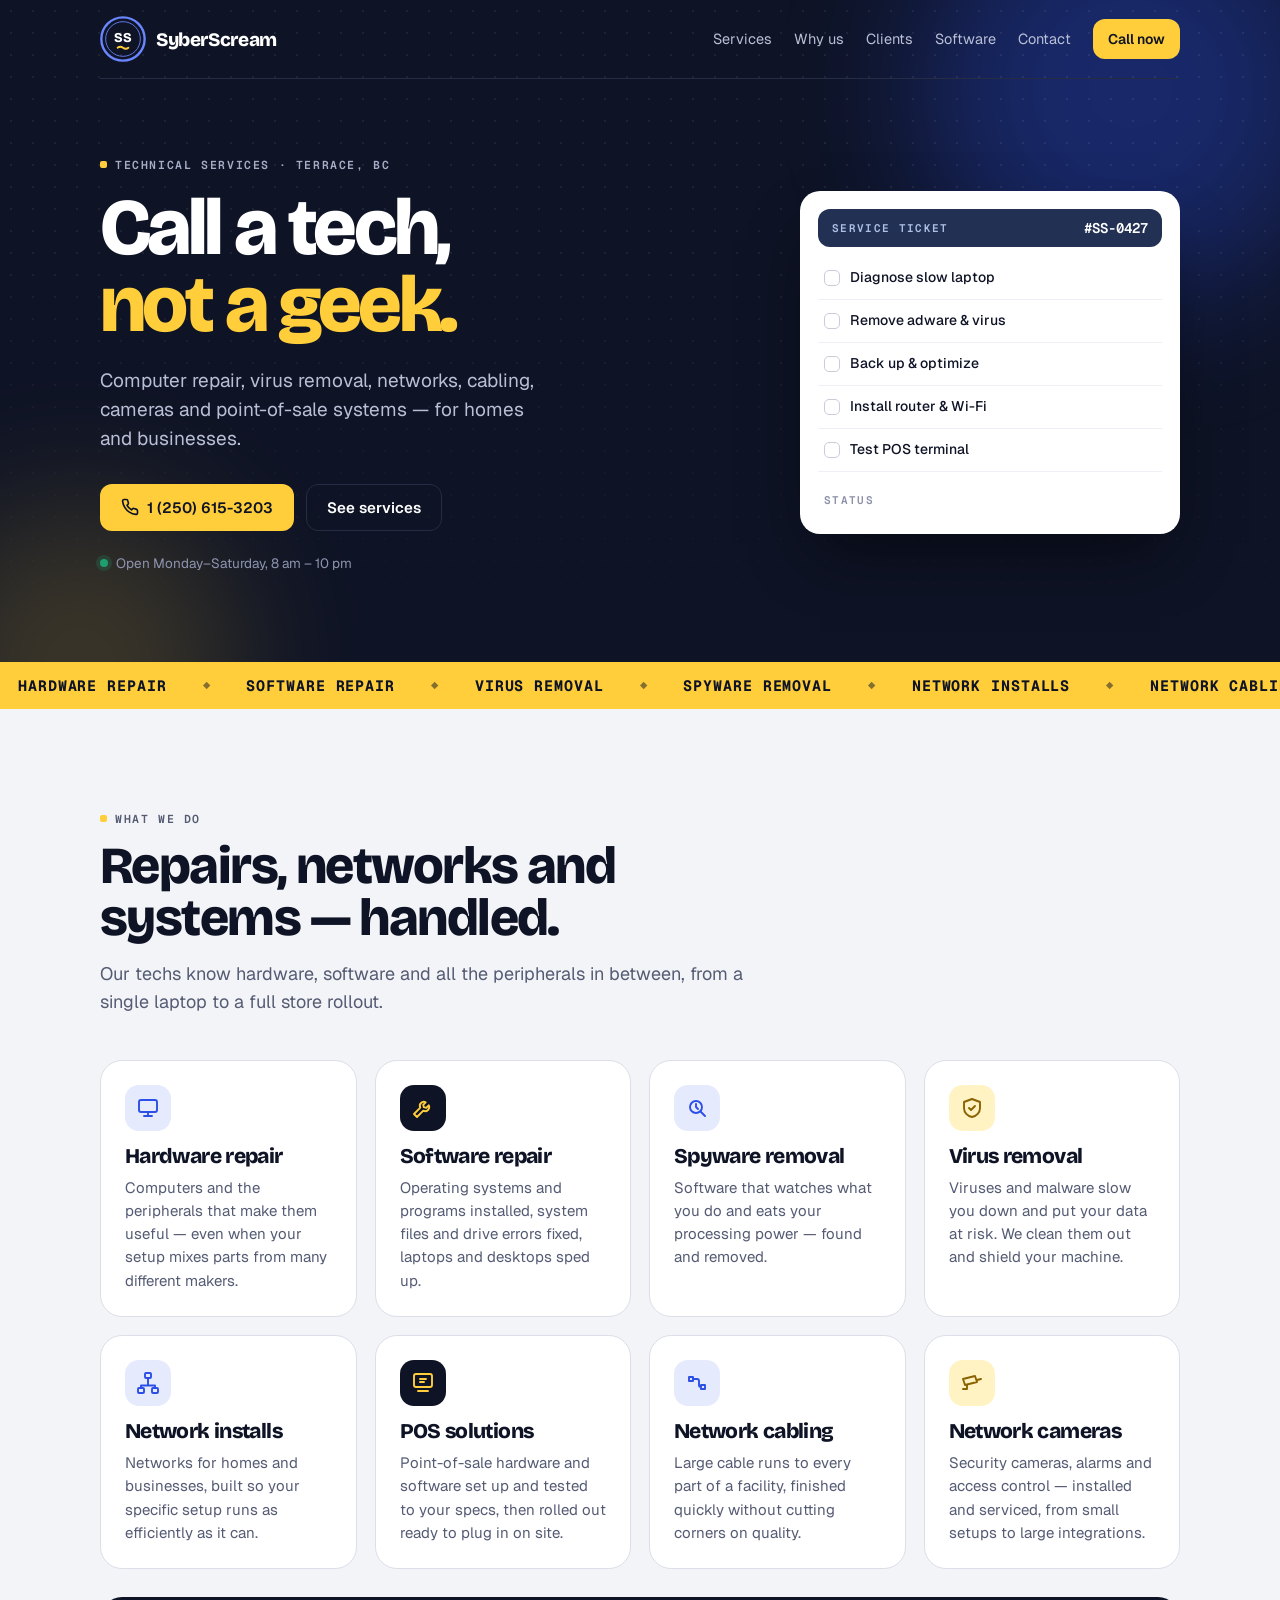
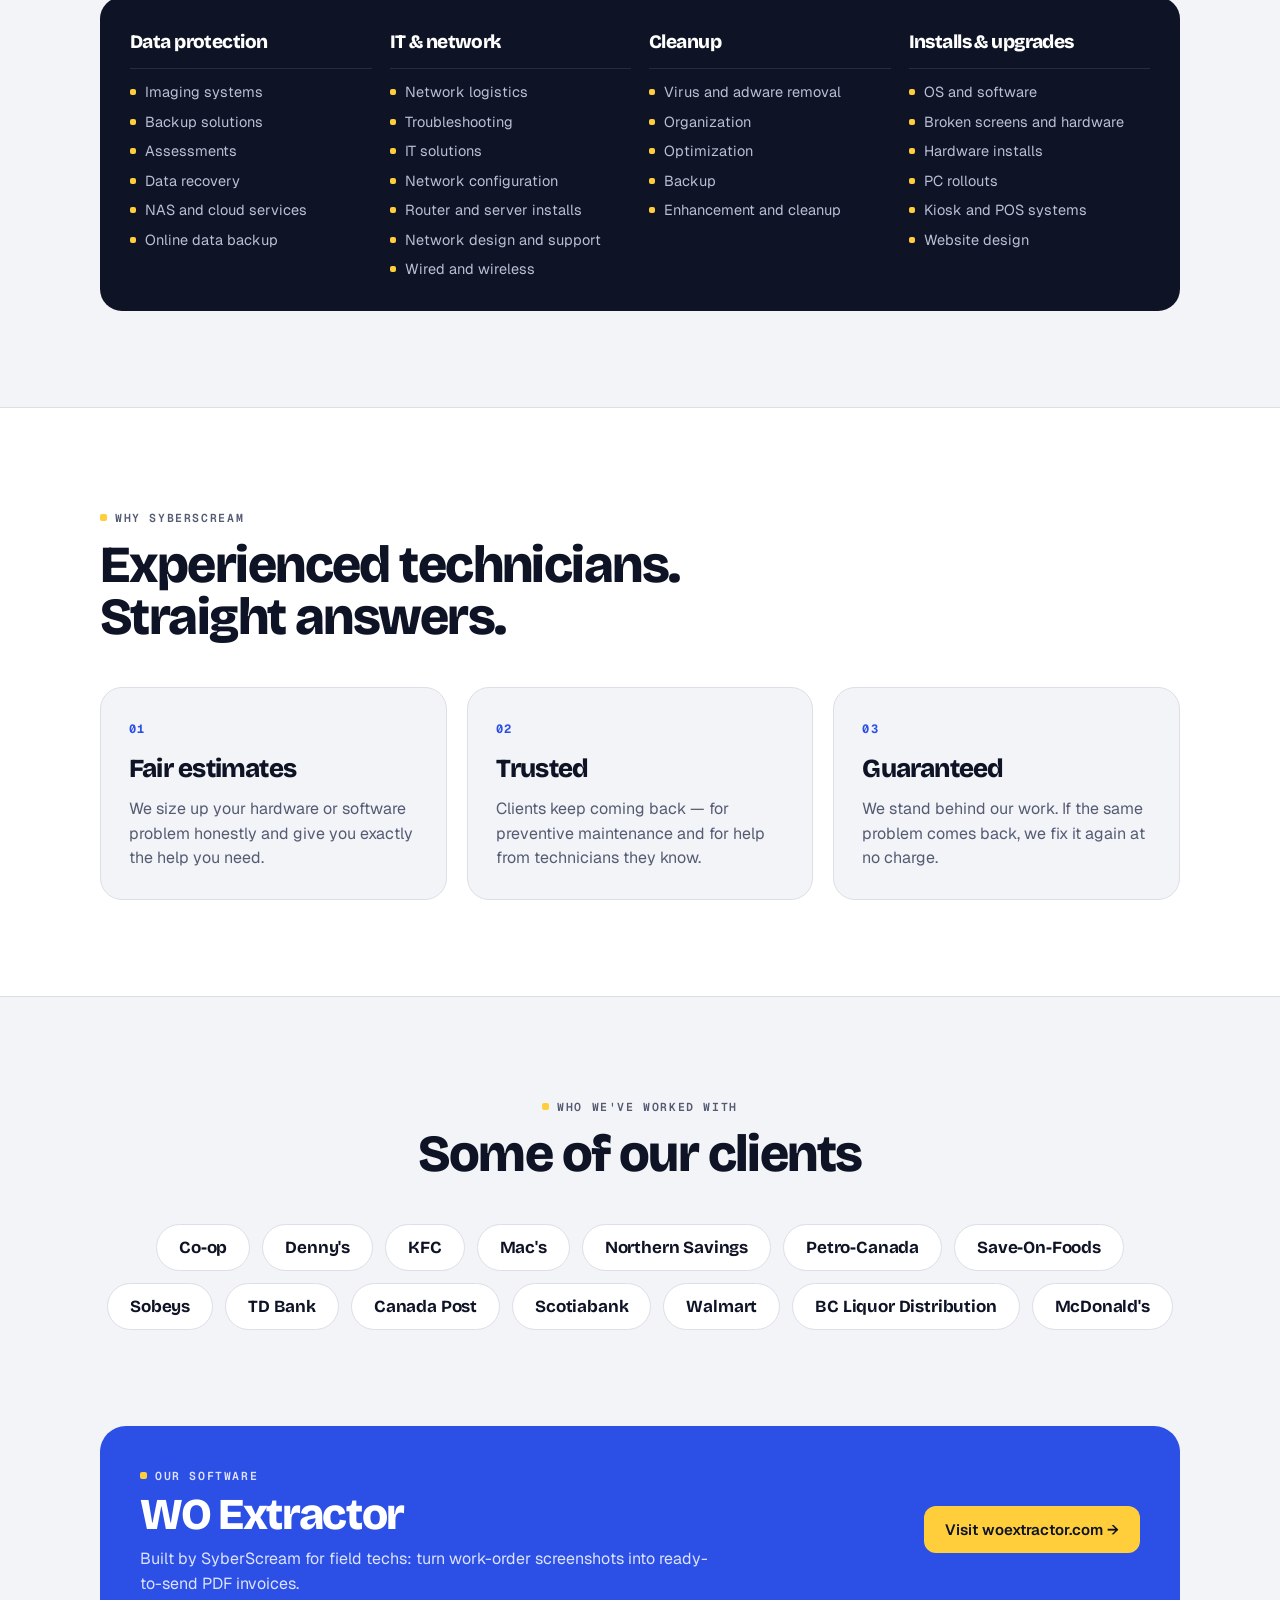
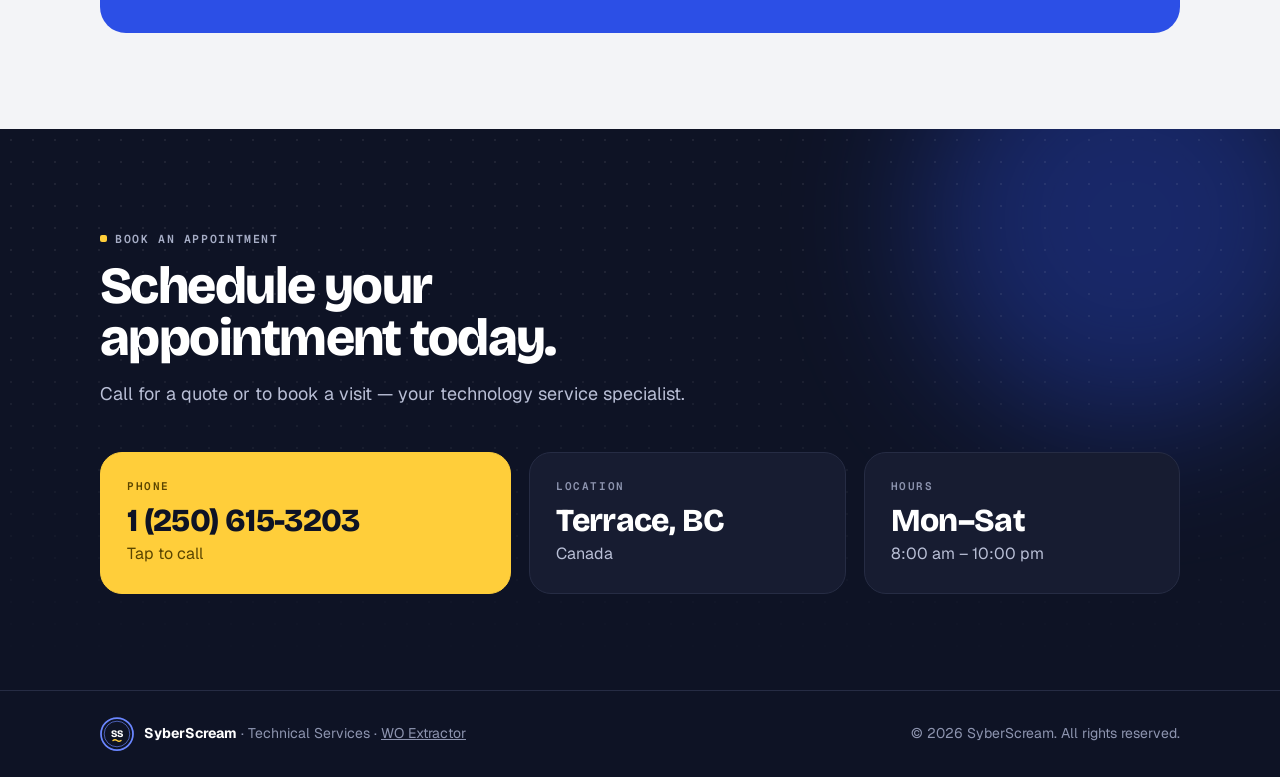
==== index.html @ a2ec5472 "Rebuild syberscream.com as a static site in the WO Extractor look Moves the site off the old WordPre" ====
<!DOCTYPE html>
<html lang="en">
<head>
<meta charset="UTF-8">
<meta name="viewport" content="width=device-width, initial-scale=1, viewport-fit=cover">
<title>SyberScream — Technical Services in Terrace, BC</title>
<meta name="description" content="SyberScream: computer repair, virus and spyware removal, networks, cabling, cameras and POS systems for homes and businesses. Based in Terrace, BC. Call 1 (250) 615-3203.">
<link rel="canonical" href="https://syberscream.com/">
<link rel="icon" href="favicon.svg" type="image/svg+xml">
<meta name="theme-color" content="#0E1325">
<meta property="og:type" content="website">
<meta property="og:title" content="SyberScream — Technical Services">
<meta property="og:description" content="Call a tech, not a geek. Hardware, software, networks and POS. Terrace, BC.">
<meta property="og:url" content="https://syberscream.com/">
<script type="application/ld+json">
{"@context":"https://schema.org","@type":"LocalBusiness","name":"SyberScream","description":"Technical services: computer repair, virus removal, networks, cabling, cameras and POS systems.","url":"https://syberscream.com/","telephone":"+1-250-615-3203","address":{"@type":"PostalAddress","addressLocality":"Terrace","addressRegion":"BC","addressCountry":"CA"},"openingHours":"Mo-Sa 08:00-22:00"}
</script>
<link rel="preconnect" href="https://fonts.googleapis.com"><link rel="preconnect" href="https://fonts.gstatic.com" crossorigin>
<link rel="stylesheet" href="https://fonts.googleapis.com/css2?family=Bricolage+Grotesque:opsz,wght@12..96,600;12..96,700;12..96,800&family=Geist:wght@400;500;600;700&family=Geist+Mono:wght@500;600&display=swap">
<link rel="stylesheet" href="css/site.css">
</head>
<body>

<div class="top">
  <div class="glow a"></div><div class="glow b"></div><div class="dots"></div>
  <div class="in">
    <nav class="bar" aria-label="Main">
      <a class="brand" href="#top" aria-label="SyberScream home">
        <svg class="mark" viewBox="0 0 136 136" width="46" height="46" aria-hidden="true"><use href="#ss-mark"/></svg>
        <b>SyberScream</b>
      </a>
      <div class="links"><a href="#services">Services</a><a href="#why">Why us</a><a href="#clients">Clients</a><a href="#software">Software</a><a href="#contact">Contact</a></div>
      <a class="btn btn-y btn-sm" href="tel:+12506153203">Call now</a>
    </nav>

    <div class="hero" id="top">
      <div class="hero-in">
        <span class="eyebrow">Technical services · Terrace, BC</span>
        <h1>Call a tech, <em>not a geek.</em></h1>
        <p class="lede">Computer repair, virus removal, networks, cabling, cameras and point-of-sale systems — for homes and businesses.</p>
        <div class="ctas">
          <a class="btn btn-y" href="tel:+12506153203">
            <svg width="18" height="18" viewBox="0 0 24 24" fill="none" stroke="currentColor" stroke-width="2.2" stroke-linecap="round" stroke-linejoin="round" aria-hidden="true"><path d="M22 16.9v3a2 2 0 0 1-2.2 2 19.8 19.8 0 0 1-8.6-3.1 19.5 19.5 0 0 1-6-6A19.8 19.8 0 0 1 2.1 4.2 2 2 0 0 1 4.1 2h3a2 2 0 0 1 2 1.7c.1.9.4 1.8.7 2.7a2 2 0 0 1-.5 2.1L8 9.8a16 16 0 0 0 6 6l1.3-1.3a2 2 0 0 1 2.1-.4c.9.3 1.8.6 2.7.7a2 2 0 0 1 1.7 2z"/></svg>
            1 (250) 615-3203
          </a>
          <a class="btn btn-o" href="#services">See services</a>
        </div>
        <small><span class="dot"></span>Open Monday–Saturday, 8 am – 10 pm</small>
      </div>

      <div class="ticket" aria-hidden="true">
        <div class="t-h"><span>Service ticket</span><b>#SS-0427</b></div>
        <div class="t-row"><i></i><span>Diagnose slow laptop</span><em>✓</em></div>
        <div class="t-row"><i></i><span>Remove adware &amp; virus</span><em>✓</em></div>
        <div class="t-row"><i></i><span>Back up &amp; optimize</span><em>✓</em></div>
        <div class="t-row"><i></i><span>Install router &amp; Wi-Fi</span><em>✓</em></div>
        <div class="t-row"><i></i><span>Test POS terminal</span><em>✓</em></div>
        <div class="t-foot"><span>Status</span><strong class="t-stamp">FIXED</strong></div>
      </div>
    </div>
  </div>
</div>

<div class="marquee" aria-hidden="true"><div class="track">
  <span>Hardware repair</span><span>Software repair</span><span>Virus removal</span><span>Spyware removal</span><span>Network installs</span><span>Network cabling</span><span>Network cameras</span><span>POS solutions</span><span>Data recovery</span><span>Backups</span>
  <span>Hardware repair</span><span>Software repair</span><span>Virus removal</span><span>Spyware removal</span><span>Network installs</span><span>Network cabling</span><span>Network cameras</span><span>POS solutions</span><span>Data recovery</span><span>Backups</span>
</div></div>

<main>
<section id="services">
  <div class="in">
    <div class="head">
      <span class="eyebrow">What we do</span>
      <h2>Repairs, networks and systems — handled.</h2>
      <p class="sub">Our techs know hardware, software and all the peripherals in between, from a single laptop to a full store rollout.</p>
    </div>
    <div class="svc">
      <article class="card rv">
        <div class="ico"><svg viewBox="0 0 24 24"><rect x="3" y="4" width="18" height="12" rx="2"/><path d="M8 20h8M12 16v4"/></svg></div>
        <h3>Hardware repair</h3>
        <p>Computers and the peripherals that make them useful — even when your setup mixes parts from many different makers.</p>
      </article>
      <article class="card rv">
        <div class="ico"><svg viewBox="0 0 24 24"><path d="M14.7 6.3a4 4 0 0 0-5.4 5.4L3 18l3 3 6.3-6.3a4 4 0 0 0 5.4-5.4l-2.5 2.5-2.4-.6-.6-2.4z"/></svg></div>
        <h3>Software repair</h3>
        <p>Operating systems and programs installed, system files and drive errors fixed, laptops and desktops sped up.</p>
      </article>
      <article class="card rv">
        <div class="ico"><svg viewBox="0 0 24 24"><circle cx="11" cy="11" r="6"/><path d="M20 20l-4.5-4.5M11 8v3l2 2"/></svg></div>
        <h3>Spyware removal</h3>
        <p>Software that watches what you do and eats your processing power — found and removed.</p>
      </article>
      <article class="card rv">
        <div class="ico"><svg viewBox="0 0 24 24"><path d="M12 3l8 3v6c0 4.5-3.4 8.3-8 9-4.6-.7-8-4.5-8-9V6z"/><path d="M9 12l2 2 4-4"/></svg></div>
        <h3>Virus removal</h3>
        <p>Viruses and malware slow you down and put your data at risk. We clean them out and shield your machine.</p>
      </article>
      <article class="card rv">
        <div class="ico"><svg viewBox="0 0 24 24"><rect x="9" y="2" width="6" height="5" rx="1"/><rect x="2" y="17" width="6" height="5" rx="1"/><rect x="16" y="17" width="6" height="5" rx="1"/><path d="M12 7v5M5 17v-2.5h14V17M12 12v2.5"/></svg></div>
        <h3>Network installs</h3>
        <p>Networks for homes and businesses, built so your specific setup runs as efficiently as it can.</p>
      </article>
      <article class="card rv">
        <div class="ico"><svg viewBox="0 0 24 24"><rect x="3" y="3" width="18" height="13" rx="2"/><path d="M7 20h10M9 8h6M9 11h4"/></svg></div>
        <h3>POS solutions</h3>
        <p>Point-of-sale hardware and software set up and tested to your specs, then rolled out ready to plug in on site.</p>
      </article>
      <article class="card rv">
        <div class="ico"><svg viewBox="0 0 24 24"><path d="M4 6h4v4H4zM16 14h4v4h-4zM8 8h4a2 2 0 0 1 2 2v4a2 2 0 0 0 2 2"/></svg></div>
        <h3>Network cabling</h3>
        <p>Large cable runs to every part of a facility, finished quickly without cutting corners on quality.</p>
      </article>
      <article class="card rv">
        <div class="ico"><svg viewBox="0 0 24 24"><path d="M3 8l12-3 2 6-12 3z"/><path d="M17 9l4-1M7 14v4H3"/></svg></div>
        <h3>Network cameras</h3>
        <p>Security cameras, alarms and access control — installed and serviced, from small setups to large integrations.</p>
      </article>
    </div>

    <div class="lists rv">
      <div>
        <h4>Data protection</h4>
        <ul><li>Imaging systems</li><li>Backup solutions</li><li>Assessments</li><li>Data recovery</li><li>NAS and cloud services</li><li>Online data backup</li></ul>
      </div>
      <div>
        <h4>IT &amp; network</h4>
        <ul><li>Network logistics</li><li>Troubleshooting</li><li>IT solutions</li><li>Network configuration</li><li>Router and server installs</li><li>Network design and support</li><li>Wired and wireless</li></ul>
      </div>
      <div>
        <h4>Cleanup</h4>
        <ul><li>Virus and adware removal</li><li>Organization</li><li>Optimization</li><li>Backup</li><li>Enhancement and cleanup</li></ul>
      </div>
      <div>
        <h4>Installs &amp; upgrades</h4>
        <ul><li>OS and software</li><li>Broken screens and hardware</li><li>Hardware installs</li><li>PC rollouts</li><li>Kiosk and POS systems</li><li>Website design</li></ul>
      </div>
    </div>
  </div>
</section>

<section id="why" class="band">
  <div class="in">
    <div class="head">
      <span class="eyebrow">Why SyberScream</span>
      <h2>Experienced technicians. Straight answers.</h2>
    </div>
    <div class="why">
      <div class="step rv" style="--i:0"><span class="num">01</span><h3>Fair estimates</h3><p>We size up your hardware or software problem honestly and give you exactly the help you need.</p></div>
      <div class="step rv" style="--i:1"><span class="num">02</span><h3>Trusted</h3><p>Clients keep coming back — for preventive maintenance and for help from technicians they know.</p></div>
      <div class="step rv" style="--i:2"><span class="num">03</span><h3>Guaranteed</h3><p>We stand behind our work. If the same problem comes back, we fix it again at no charge.</p></div>
    </div>
  </div>
</section>

<section id="clients">
  <div class="in">
    <div class="head center">
      <span class="eyebrow">Who we've worked with</span>
      <h2>Some of our clients</h2>
    </div>
    <ul class="clients rv">
      <li>Co-op</li><li>Denny's</li><li>KFC</li><li>Mac's</li><li>Northern Savings</li><li>Petro-Canada</li><li>Save-On-Foods</li>
      <li>Sobeys</li><li>TD Bank</li><li>Canada Post</li><li>Scotiabank</li><li>Walmart</li><li>BC Liquor Distribution</li><li>McDonald's</li>
    </ul>
  </div>
</section>

<section id="software" class="tight">
  <div class="in">
    <a class="soft rv" href="https://woextractor.com/">
      <div>
        <span class="eyebrow">Our software</span>
        <h2>WO Extractor</h2>
        <p>Built by SyberScream for field techs: turn work-order screenshots into ready-to-send PDF invoices.</p>
      </div>
      <span class="btn btn-y">Visit woextractor.com →</span>
    </a>
  </div>
</section>
</main>

<section id="contact" class="contact">
  <div class="glow a"></div><div class="dots"></div>
  <div class="in">
    <div class="head">
      <span class="eyebrow">Book an appointment</span>
      <h2>Schedule your appointment today.</h2>
      <p class="sub">Call for a quote or to book a visit — your technology service specialist.</p>
    </div>
    <div class="cgrid">
      <a class="cbox call" href="tel:+12506153203"><span>Phone</span><b>1 (250) 615-3203</b><em>Tap to call</em></a>
      <div class="cbox"><span>Location</span><b>Terrace, BC</b><em>Canada</em></div>
      <div class="cbox"><span>Hours</span><b>Mon–Sat</b><em>8:00 am – 10:00 pm</em></div>
    </div>
  </div>
</section>

<footer>
  <div class="in">
    <span class="f-brand"><svg viewBox="0 0 136 136" width="34" height="34" aria-hidden="true"><use href="#ss-mark"/></svg><span><b>SyberScream</b> · Technical Services · <a href="https://woextractor.com/">WO Extractor</a></span></span>
    <span>© <span id="yr">2026</span> SyberScream. All rights reserved.</span>
  </div>
</footer>

<svg width="0" height="0" style="position:absolute" aria-hidden="true">
  <symbol id="ss-mark" viewBox="0 0 136 136">
    <circle cx="68" cy="68" r="64" fill="none" stroke="#6A86FF" stroke-width="7"/>
    <circle cx="68" cy="68" r="51.2" fill="none" stroke="#6A86FF" stroke-width="2.6"/>
    <text x="68" y="78" text-anchor="middle" fill="#FFFFFF" font-family="Bricolage Grotesque, Geist, system-ui, sans-serif" font-weight="800" font-size="40" letter-spacing="-1">SS</text>
    <path d="M52 94 Q60 88 68 94 T84 94" fill="none" stroke="#FFCE3A" stroke-width="5.5" stroke-linecap="round"/>
  </symbol>
</svg>

<script>
(function(){
  var y=document.getElementById('yr'); if(y) y.textContent=new Date().getFullYear();
  var still=window.matchMedia&&matchMedia('(prefers-reduced-motion: reduce)').matches;
  var els=document.querySelectorAll('.rv');
  if(still||!('IntersectionObserver' in window)){els.forEach(function(e){e.classList.add('on')});return;}
  var io=new IntersectionObserver(function(es){es.forEach(function(e){if(e.isIntersecting){e.target.classList.add('on');io.unobserve(e.target);}})},{threshold:.12});
  els.forEach(function(e){io.observe(e)});
})();
</script>
</body>
</html>
---- css/site.css ----
/* SyberScream — same look as woextractor.com: light page, navy bands, yellow accents. */
:root{
  --navy:#0E1325; --navy-2:#171C31; --navy-line:#262C44; --paper:#F3F4F7;
  --ink:#0E1325; --sub:#545B73; --faint:#8A90A6; --line:#DCDFE8;
  --blue:#2C4FE6; --blue-2:#6A86FF; --blue-soft:#E6EAFD; --yellow:#FFCE3A; --mint:#1F9E6E;
  --display:"Bricolage Grotesque","Geist",ui-sans-serif,system-ui,sans-serif;
  --body:"Geist",ui-sans-serif,system-ui,-apple-system,"Segoe UI",sans-serif;
  --mono:"Geist Mono",ui-monospace,"SF Mono",Menlo,monospace;
  --ease:cubic-bezier(.2,.8,.2,1);
  color-scheme:light;
}
*{box-sizing:border-box}
html{scroll-behavior:smooth}
body{margin:0;background:var(--paper);color:var(--ink);font:16px/1.55 var(--body);-webkit-font-smoothing:antialiased;overflow-x:hidden}
a{color:inherit}
.in{max-width:1120px;margin:0 auto;padding-inline:20px;position:relative}
h1,h2,h3,h4{font-family:var(--display);letter-spacing:-.03em;text-wrap:balance;margin:0}
.eyebrow{font:600 11.5px var(--mono);letter-spacing:.14em;text-transform:uppercase;display:inline-flex;align-items:center;gap:8px}
.eyebrow::before{content:"";width:7px;height:7px;border-radius:2px;background:var(--yellow)}
.btn{display:inline-flex;align-items:center;gap:8px;font:600 15px var(--body);text-decoration:none;border-radius:12px;padding:13px 20px;border:1.5px solid transparent;transition:background .15s,border-color .15s,transform .15s;white-space:nowrap}
.btn:hover{transform:translateY(-2px)}
.btn-sm{padding:10px 14px;font-size:14px}
.btn-y{background:var(--yellow);color:var(--navy)}
.btn-y:hover{background:#FFD95E}
.btn-o{border-color:var(--navy-line);color:#fff}
.btn-o:hover{border-color:#fff}
.btn:focus-visible,a:focus-visible{outline:3px solid var(--blue);outline-offset:3px}

/* scroll reveal */
.rv{opacity:0;transform:translateY(28px);transition:opacity .7s var(--ease),transform .7s var(--ease);transition-delay:calc(var(--i,0) * 90ms)}
.rv.on{opacity:1;transform:none}

/* nav + hero */
.top{background:var(--navy);color:#fff;position:relative;overflow:hidden}
.glow{position:absolute;border-radius:50%;filter:blur(70px);opacity:.35;pointer-events:none}
.glow.a{width:420px;height:420px;background:#2C4FE6;top:-120px;right:-60px;animation:drift 14s ease-in-out infinite alternate}
.glow.b{width:320px;height:320px;background:#FFCE3A;bottom:-160px;left:-80px;opacity:.18;animation:drift 18s ease-in-out infinite alternate-reverse}
@keyframes drift{to{transform:translate(-80px,60px) scale(1.15)}}
.dots{position:absolute;inset:0;background-image:radial-gradient(rgba(255,255,255,.07) 1px,transparent 1px);background-size:22px 22px;mask-image:linear-gradient(to bottom,#000 30%,transparent);-webkit-mask-image:linear-gradient(to bottom,#000 30%,transparent);pointer-events:none}
nav.bar{display:flex;align-items:center;gap:22px;padding-block:16px;border-bottom:1px solid var(--navy-line)}
.brand{display:flex;align-items:center;gap:10px;text-decoration:none;margin-right:auto}
.brand b{font:800 19px var(--display);letter-spacing:-.02em}
.links{display:flex;gap:22px;font-size:14.5px;color:#B9BFD6}
.links a{text-decoration:none}.links a:hover{color:#fff}

.hero{display:grid;grid-template-columns:1.1fr .9fr;gap:48px;align-items:center;padding-block:72px 88px}
.hero .eyebrow{color:#A6ADC6;margin-bottom:18px}
.hero h1{font-size:clamp(44px,6.6vw,80px);line-height:.96;font-weight:800;letter-spacing:-.045em}
.hero h1 em{font-style:normal;color:var(--yellow);display:inline-block}
.hero .lede{color:#B9BFD6;font-size:19px;max-width:34ch;margin:22px 0 30px}
.hero .ctas{display:flex;flex-wrap:wrap;gap:12px}
.hero small{display:flex;align-items:center;gap:8px;margin-top:22px;color:#8D94AF;font-size:13.5px}
.hero .dot{width:8px;height:8px;border-radius:50%;background:var(--mint);box-shadow:0 0 0 4px rgba(31,158,110,.2)}
.hero-in>*{opacity:0;transform:translateY(22px);animation:up .8s var(--ease) forwards}
.hero-in>*:nth-child(2){animation-delay:.1s}.hero-in>*:nth-child(3){animation-delay:.2s}.hero-in>*:nth-child(4){animation-delay:.3s}.hero-in>*:nth-child(5){animation-delay:.4s}
@keyframes up{to{opacity:1;transform:none}}

/* hero ticket */
.ticket{justify-self:end;width:100%;max-width:380px;background:#fff;color:var(--ink);border-radius:20px;padding:18px;box-shadow:0 30px 60px -20px rgba(0,0,0,.6);opacity:0;animation:up .9s .35s var(--ease) forwards,bob 6s 1.3s ease-in-out infinite;position:relative}
@keyframes bob{50%{transform:translateY(-8px)}}
.t-h{display:flex;justify-content:space-between;align-items:center;background:#223053;color:#fff;border-radius:12px;padding:10px 14px;margin-bottom:10px}
.t-h span{font:600 11px var(--mono);letter-spacing:.12em;text-transform:uppercase;color:#AFC0E6}
.t-h b{font:600 14px var(--mono)}
.t-row{display:flex;align-items:center;gap:10px;padding:10px 6px;border-bottom:1px solid #EEF0F5;font-size:14px;font-weight:500}
.t-row i{width:16px;height:16px;border-radius:5px;border:1.5px solid #C9CDDA;flex:none}
.t-row span{flex:1}
.t-row em{font-style:normal;width:22px;height:22px;border-radius:50%;background:var(--mint);color:#fff;display:grid;place-items:center;font-size:12px;transform:scale(0);animation:tick 7s var(--ease) infinite}
.t-row:nth-child(3) em{animation-delay:.6s}.t-row:nth-child(4) em{animation-delay:1.2s}.t-row:nth-child(5) em{animation-delay:1.8s}.t-row:nth-child(6) em{animation-delay:2.4s}
@keyframes tick{0%,8%{transform:scale(0)}14%,88%{transform:scale(1)}100%{transform:scale(0)}}
.t-foot{display:flex;justify-content:space-between;align-items:center;padding:14px 6px 2px;font:600 11px var(--mono);letter-spacing:.12em;text-transform:uppercase;color:var(--faint)}
.t-stamp{border:2.5px solid var(--mint);color:var(--mint);font:800 15px var(--display);letter-spacing:.1em;padding:3px 12px;border-radius:8px;transform:rotate(-6deg) scale(2);opacity:0;animation:stamp 7s infinite}
@keyframes stamp{0%,42%{opacity:0;transform:rotate(-6deg) scale(2)}48%,88%{opacity:1;transform:rotate(-6deg) scale(1)}100%{opacity:0}}

/* marquee */
.marquee{background:var(--yellow);color:var(--navy);overflow:hidden;white-space:nowrap;padding-block:14px;font:700 15px var(--mono);letter-spacing:.06em;text-transform:uppercase}
.track{display:inline-flex;animation:slide 36s linear infinite}
.track span{padding-inline:18px;display:inline-flex;align-items:center;gap:36px}
.track span::after{content:"◆";font-size:9px;opacity:.5}
@keyframes slide{to{transform:translateX(-50%)}}

/* sections */
section{padding-block:96px}
section.tight{padding-block:0 96px}
.head{max-width:660px;margin-bottom:44px}
.head .eyebrow{color:var(--sub);margin-bottom:14px}
.head h2{font-size:clamp(34px,4.6vw,52px);line-height:1;font-weight:800}
.head .sub{color:var(--sub);font-size:18px;margin:16px 0 0}
.center{text-align:center;margin-inline:auto}

/* services */
.svc{display:grid;grid-template-columns:repeat(4,1fr);gap:18px}
.card{background:#fff;border:1px solid var(--line);border-radius:22px;padding:24px;display:flex;flex-direction:column;gap:8px;transition:transform .3s var(--ease),box-shadow .3s}
.card:hover{transform:translateY(-4px);box-shadow:0 20px 40px -26px rgba(14,19,37,.4)}
.card h3{font-size:21px;font-weight:800;line-height:1.1;margin-top:6px}
.card p{margin:0;color:var(--sub);font-size:15px}
.ico{width:46px;height:46px;border-radius:14px;background:var(--blue-soft);color:var(--blue);display:grid;place-items:center}
.ico svg{width:24px;height:24px;fill:none;stroke:currentColor;stroke-width:1.9;stroke-linecap:round;stroke-linejoin:round}
.svc .card:nth-child(4n+2) .ico{background:var(--navy);color:var(--yellow)}
.svc .card:nth-child(4n+4) .ico{background:#FFF3C4;color:#8A6200}

.lists{margin-top:28px;display:grid;grid-template-columns:repeat(4,1fr);gap:18px;background:var(--navy);color:#fff;border-radius:22px;padding:30px}
.lists h4{font-size:19px;font-weight:800;padding-bottom:12px;margin-bottom:12px;border-bottom:1px solid var(--navy-line)}
.lists ul{list-style:none;margin:0;padding:0;display:flex;flex-direction:column;gap:7px;color:#B9BFD6;font-size:14.5px}
.lists li{display:flex;gap:9px;align-items:baseline}
.lists li::before{content:"";width:6px;height:6px;border-radius:2px;background:var(--yellow);flex:none;transform:translateY(-2px)}

/* why */
.band{background:#fff;border-block:1px solid var(--line)}
.why{display:grid;grid-template-columns:repeat(3,1fr);gap:20px}
.step{background:var(--paper);border:1px solid var(--line);border-radius:22px;padding:28px;transition:transform .3s var(--ease),box-shadow .3s}
.step:hover{transform:translateY(-6px);box-shadow:0 20px 40px -24px rgba(14,19,37,.35)}
.step .num{font:700 12px var(--mono);color:var(--blue);letter-spacing:.1em}
.step h3{font-size:26px;font-weight:800;margin:8px 0 8px}
.step p{margin:0;color:var(--sub)}

/* clients */
.clients{list-style:none;margin:0;padding:0;display:flex;flex-wrap:wrap;justify-content:center;gap:12px}
.clients li{background:#fff;border:1px solid var(--line);border-radius:999px;padding:12px 22px;font:700 17px var(--display);letter-spacing:-.01em;color:var(--ink);transition:border-color .2s,color .2s}
.clients li:hover{border-color:var(--blue);color:var(--blue)}

/* software */
.soft{display:flex;align-items:center;justify-content:space-between;gap:28px;flex-wrap:wrap;background:var(--blue);color:#fff;border-radius:26px;padding:36px 40px;text-decoration:none;transition:transform .3s var(--ease),box-shadow .3s}
.soft:hover{transform:translateY(-4px);box-shadow:0 26px 50px -26px rgba(44,79,230,.7)}
.soft .eyebrow{color:#DCE3FF;margin-bottom:10px}
.soft h2{font-size:clamp(30px,4vw,44px);font-weight:800;line-height:1}
.soft p{margin:10px 0 0;color:#DCE3FF;max-width:52ch}

/* contact */
.contact{background:var(--navy);color:#fff;position:relative;overflow:hidden}
.contact .head .eyebrow{color:#A6ADC6}
.contact .head .sub{color:#B9BFD6}
.cgrid{display:grid;grid-template-columns:1.3fr 1fr 1fr;gap:18px}
.cbox{display:flex;flex-direction:column;gap:4px;background:var(--navy-2);border:1px solid var(--navy-line);border-radius:22px;padding:26px;text-decoration:none}
.cbox span{font:600 11px var(--mono);letter-spacing:.14em;text-transform:uppercase;color:#8D94AF}
.cbox b{font:800 clamp(24px,3vw,32px)/1.1 var(--display);letter-spacing:-.02em;margin-top:6px}
.cbox em{font-style:normal;color:#B9BFD6}
.cbox.call{background:var(--yellow);border-color:var(--yellow);color:var(--navy);transition:transform .2s}
.cbox.call span,.cbox.call em{color:#5A4500}
.cbox.call:hover{transform:translateY(-4px)}

/* footer */
footer{background:var(--navy);color:#8D94AF;font-size:14px;border-top:1px solid var(--navy-line)}
footer .in{display:flex;justify-content:space-between;align-items:center;gap:16px;flex-wrap:wrap;padding-block:26px}
footer b{color:#fff}
.f-brand{display:inline-flex;align-items:center;gap:10px}

/* responsive */
@media (max-width:980px){
  .hero{grid-template-columns:1fr;gap:40px;padding-block:56px 72px}
  .ticket{justify-self:start}
  .svc{grid-template-columns:repeat(2,1fr)}
  .lists{grid-template-columns:repeat(2,1fr);row-gap:28px}
  .links{display:none}
}
@media (max-width:720px){
  section{padding-block:72px}
  section.tight{padding-block:0 72px}
  .why,.cgrid{grid-template-columns:1fr}
  .soft{padding:28px 24px}
}
@media (max-width:560px){
  .svc,.lists{grid-template-columns:1fr}
  .lists{padding:24px}
  .hero h1{font-size:44px}
  .clients li{font-size:15px;padding:10px 16px}
}
@media (max-width:380px){
  nav.bar{gap:10px}.brand b{font-size:16px}.brand svg{width:38px;height:38px}
}
@media (prefers-reduced-motion:reduce){
  *,*::before,*::after{animation:none!important;transition:none!important}
  .hero-in>*,.ticket,.rv{opacity:1;transform:none}
  .t-row em{transform:scale(1)}
  .t-stamp{opacity:1;transform:rotate(-6deg)}
}
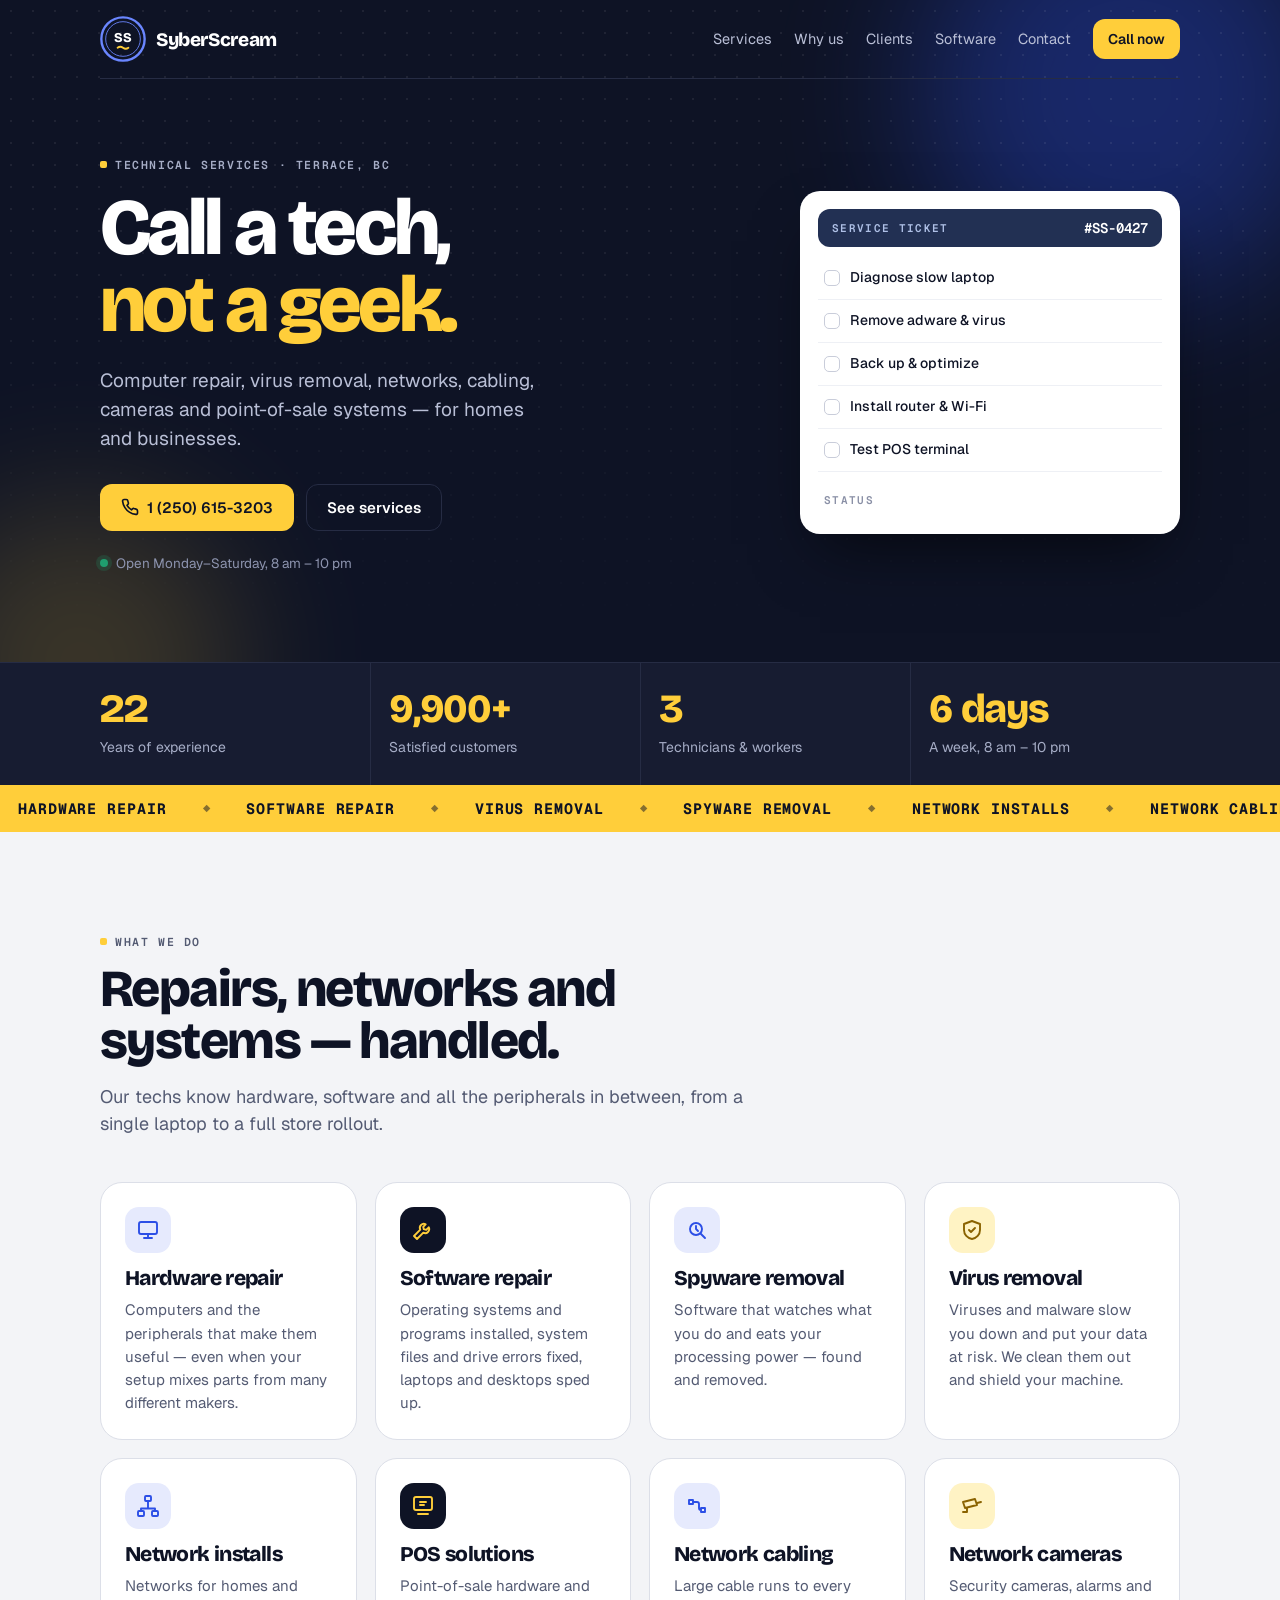
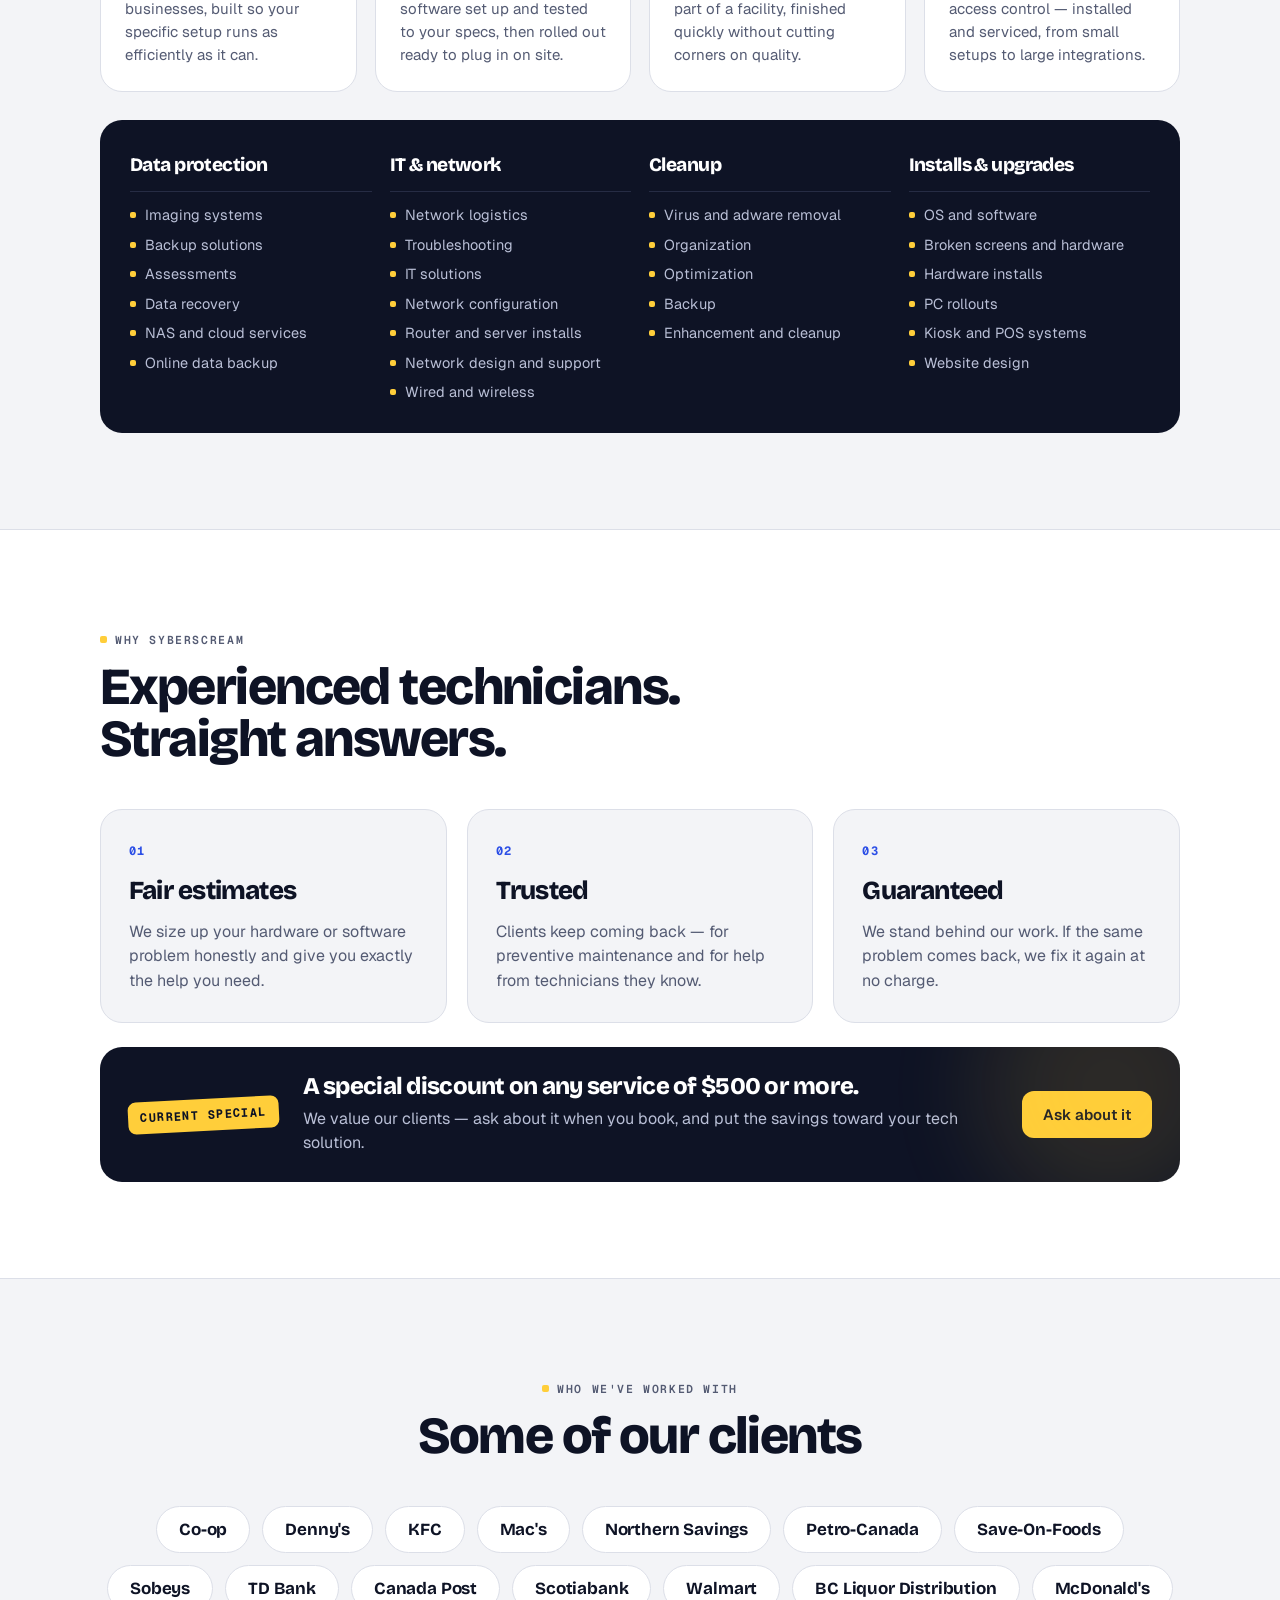
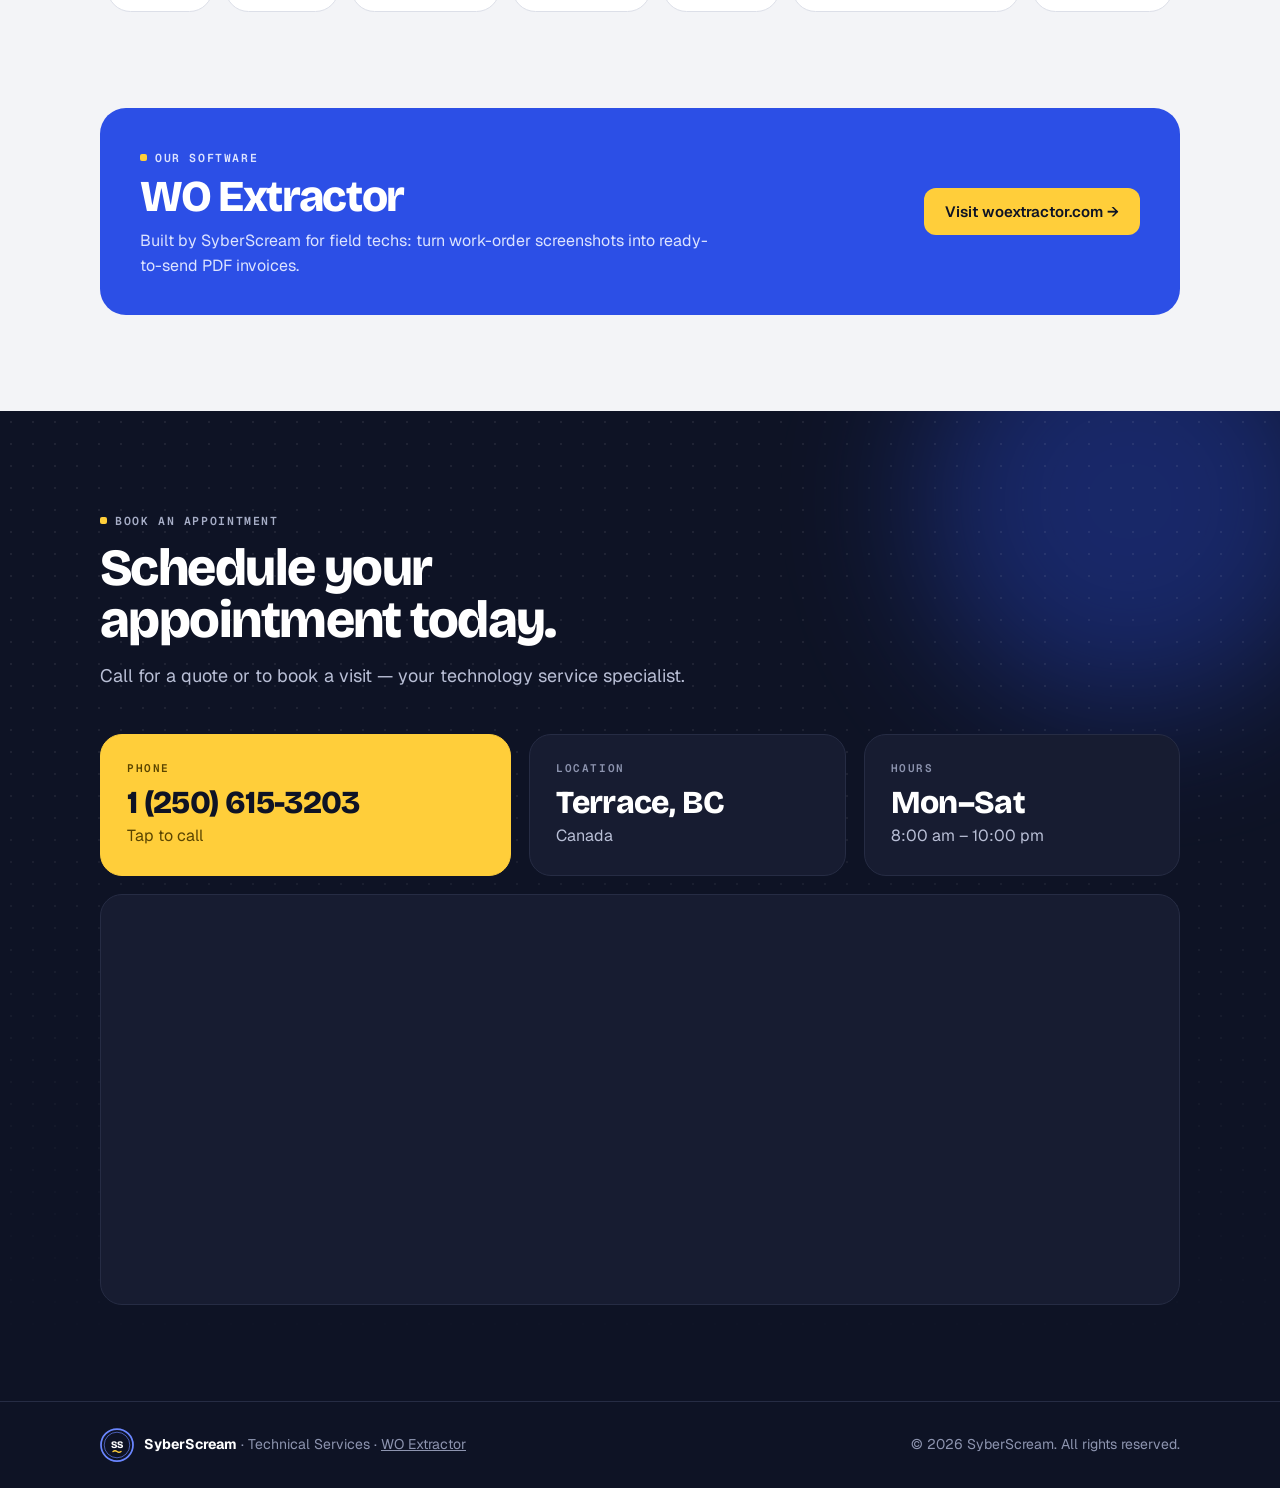
==== commit ed3e520e: "Bring over stats, special and map from vital2tech.com Adds the animated stats band (22 years, 9,900+" ====
--- a/index.html
+++ b/index.html
@@ -61,6 +61,15 @@
   </div>
 </div>
 
+<div class="stats">
+  <div class="in">
+    <div class="stat"><b data-count="22">22</b><span>Years of experience</span></div>
+    <div class="stat"><b data-count="9900" data-suffix="+">9,900+</b><span>Satisfied customers</span></div>
+    <div class="stat"><b data-count="3">3</b><span>Technicians &amp; workers</span></div>
+    <div class="stat"><b>6 days</b><span>A week, 8 am – 10 pm</span></div>
+  </div>
+</div>
+
 <div class="marquee" aria-hidden="true"><div class="track">
   <span>Hardware repair</span><span>Software repair</span><span>Virus removal</span><span>Spyware removal</span><span>Network installs</span><span>Network cabling</span><span>Network cameras</span><span>POS solutions</span><span>Data recovery</span><span>Backups</span>
   <span>Hardware repair</span><span>Software repair</span><span>Virus removal</span><span>Spyware removal</span><span>Network installs</span><span>Network cabling</span><span>Network cameras</span><span>POS solutions</span><span>Data recovery</span><span>Backups</span>
@@ -149,6 +158,14 @@
       <div class="step rv" style="--i:1"><span class="num">02</span><h3>Trusted</h3><p>Clients keep coming back — for preventive maintenance and for help from technicians they know.</p></div>
       <div class="step rv" style="--i:2"><span class="num">03</span><h3>Guaranteed</h3><p>We stand behind our work. If the same problem comes back, we fix it again at no charge.</p></div>
     </div>
+    <div class="special rv">
+      <div class="sp-tag">Current special</div>
+      <div class="sp-body">
+        <h3>A special discount on any service of $500 or more.</h3>
+        <p>We value our clients — ask about it when you book, and put the savings toward your tech solution.</p>
+      </div>
+      <a class="btn btn-y" href="tel:+12506153203">Ask about it</a>
+    </div>
   </div>
 </section>
 
@@ -191,6 +208,9 @@
       <a class="cbox call" href="tel:+12506153203"><span>Phone</span><b>1 (250) 615-3203</b><em>Tap to call</em></a>
       <div class="cbox"><span>Location</span><b>Terrace, BC</b><em>Canada</em></div>
       <div class="cbox"><span>Hours</span><b>Mon–Sat</b><em>8:00 am – 10:00 pm</em></div>
+    </div>
+    <div class="map">
+      <iframe title="Map of Terrace, BC" src="https://maps.google.com/maps?q=Terrace%2C%20BC&amp;t=m&amp;z=13&amp;output=embed" loading="lazy" referrerpolicy="no-referrer-when-downgrade"></iframe>
     </div>
   </div>
 </section>
@@ -215,6 +235,17 @@
 (function(){
   var y=document.getElementById('yr'); if(y) y.textContent=new Date().getFullYear();
   var still=window.matchMedia&&matchMedia('(prefers-reduced-motion: reduce)').matches;
+  // Count the stats up from zero the first time they come into view.
+  var fmt=function(n){return n.toLocaleString('en-CA')};
+  var nums=document.querySelectorAll('[data-count]');
+  if(!still&&'IntersectionObserver' in window){
+    var co=new IntersectionObserver(function(es){es.forEach(function(e){
+      if(!e.isIntersecting)return; co.unobserve(e.target);
+      var el=e.target,to=+el.dataset.count,suf=el.dataset.suffix||'',t0=null,dur=1400;
+      (function step(t){if(!t0)t0=t;var p=Math.min((t-t0)/dur,1),v=Math.round(to*(1-Math.pow(1-p,3)));el.textContent=fmt(v)+(p===1?suf:'');if(p<1)requestAnimationFrame(step);})(performance.now());
+    })},{threshold:.4});
+    nums.forEach(function(n){n.textContent='0';co.observe(n)});
+  }
   var els=document.querySelectorAll('.rv');
   if(still||!('IntersectionObserver' in window)){els.forEach(function(e){e.classList.add('on')});return;}
   var io=new IntersectionObserver(function(es){es.forEach(function(e){if(e.isIntersecting){e.target.classList.add('on');io.unobserve(e.target);}})},{threshold:.12});
--- a/css/site.css
+++ b/css/site.css
@@ -71,6 +71,26 @@
 .t-stamp{border:2.5px solid var(--mint);color:var(--mint);font:800 15px var(--display);letter-spacing:.1em;padding:3px 12px;border-radius:8px;transform:rotate(-6deg) scale(2);opacity:0;animation:stamp 7s infinite}
 @keyframes stamp{0%,42%{opacity:0;transform:rotate(-6deg) scale(2)}48%,88%{opacity:1;transform:rotate(-6deg) scale(1)}100%{opacity:0}}
 
+/* stats */
+.stats{background:var(--navy-2);color:#fff;border-top:1px solid var(--navy-line)}
+.stats .in{display:grid;grid-template-columns:repeat(4,1fr)}
+.stat{padding:26px 18px;border-left:1px solid var(--navy-line)}
+.stat:first-child{border-left:0;padding-left:0}
+.stat b{display:block;font:800 40px/1 var(--display);letter-spacing:-.03em;color:var(--yellow);font-variant-numeric:tabular-nums}
+.stat span{display:block;color:#A6ADC6;font-size:14px;margin-top:8px}
+
+/* special */
+.special{margin-top:24px;display:flex;align-items:center;gap:24px;flex-wrap:wrap;background:var(--navy);color:#fff;border-radius:22px;padding:26px 28px;position:relative;overflow:hidden}
+.special::after{content:"";position:absolute;width:260px;height:260px;border-radius:50%;background:var(--yellow);opacity:.12;filter:blur(50px);right:-60px;top:-90px;pointer-events:none}
+.sp-tag{font:700 12px var(--mono);letter-spacing:.12em;text-transform:uppercase;background:var(--yellow);color:var(--navy);border-radius:8px;padding:8px 12px;transform:rotate(-3deg)}
+.sp-body{flex:1;min-width:240px}
+.special h3{font-size:24px;font-weight:800;line-height:1.15}
+.special p{margin:6px 0 0;color:#B9BFD6}
+
+/* map */
+.map{margin-top:18px;border-radius:22px;overflow:hidden;border:1px solid var(--navy-line);background:var(--navy-2);aspect-ratio:21/8}
+.map iframe{width:100%;height:100%;border:0;display:block;filter:grayscale(.3) contrast(1.05)}
+
 /* marquee */
 .marquee{background:var(--yellow);color:var(--navy);overflow:hidden;white-space:nowrap;padding-block:14px;font:700 15px var(--mono);letter-spacing:.06em;text-transform:uppercase}
 .track{display:inline-flex;animation:slide 36s linear infinite}
@@ -156,6 +176,11 @@
   section{padding-block:72px}
   section.tight{padding-block:0 72px}
   .why,.cgrid{grid-template-columns:1fr}
+  .stats .in{grid-template-columns:repeat(2,1fr)}
+  .stat:nth-child(3){border-left:0;padding-left:0}
+  .stat:nth-child(n+3){border-top:1px solid var(--navy-line)}
+  .stat b{font-size:32px}
+  .map{aspect-ratio:4/3}
   .soft{padding:28px 24px}
 }
 @media (max-width:560px){
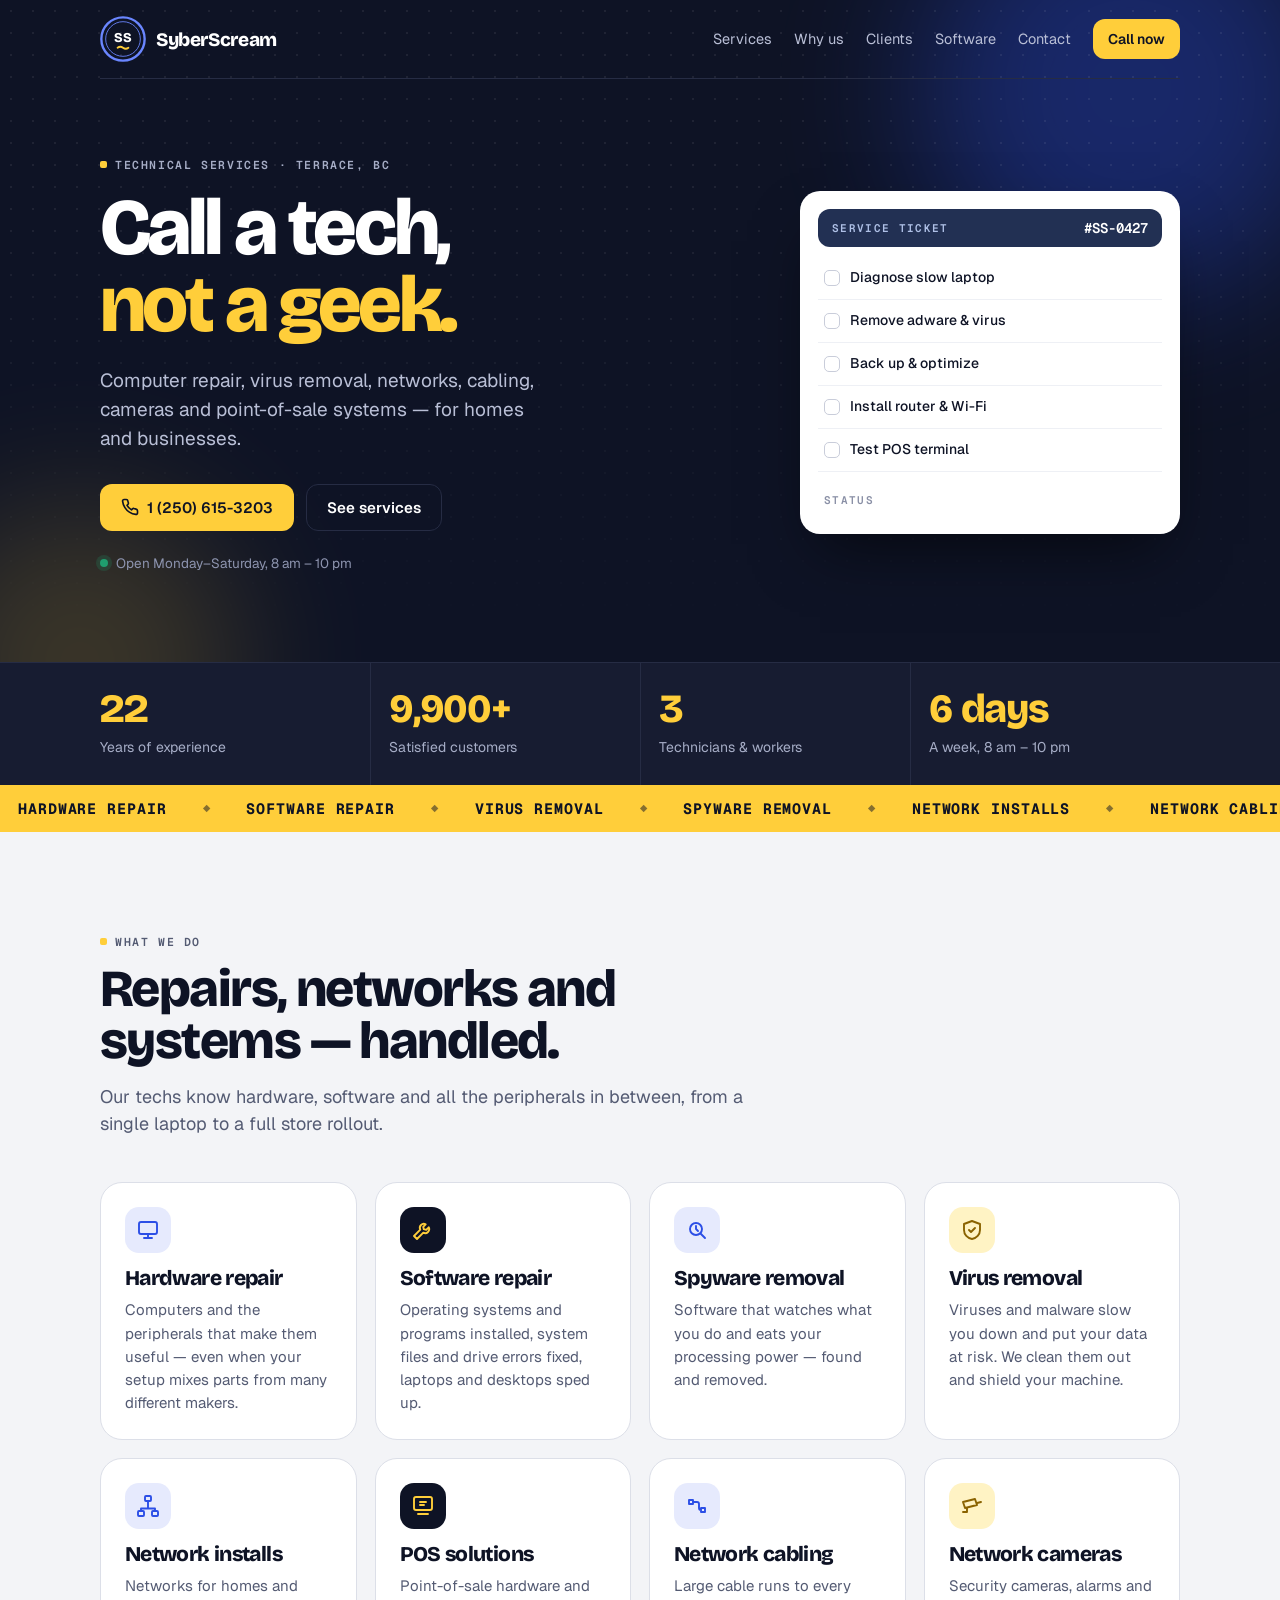
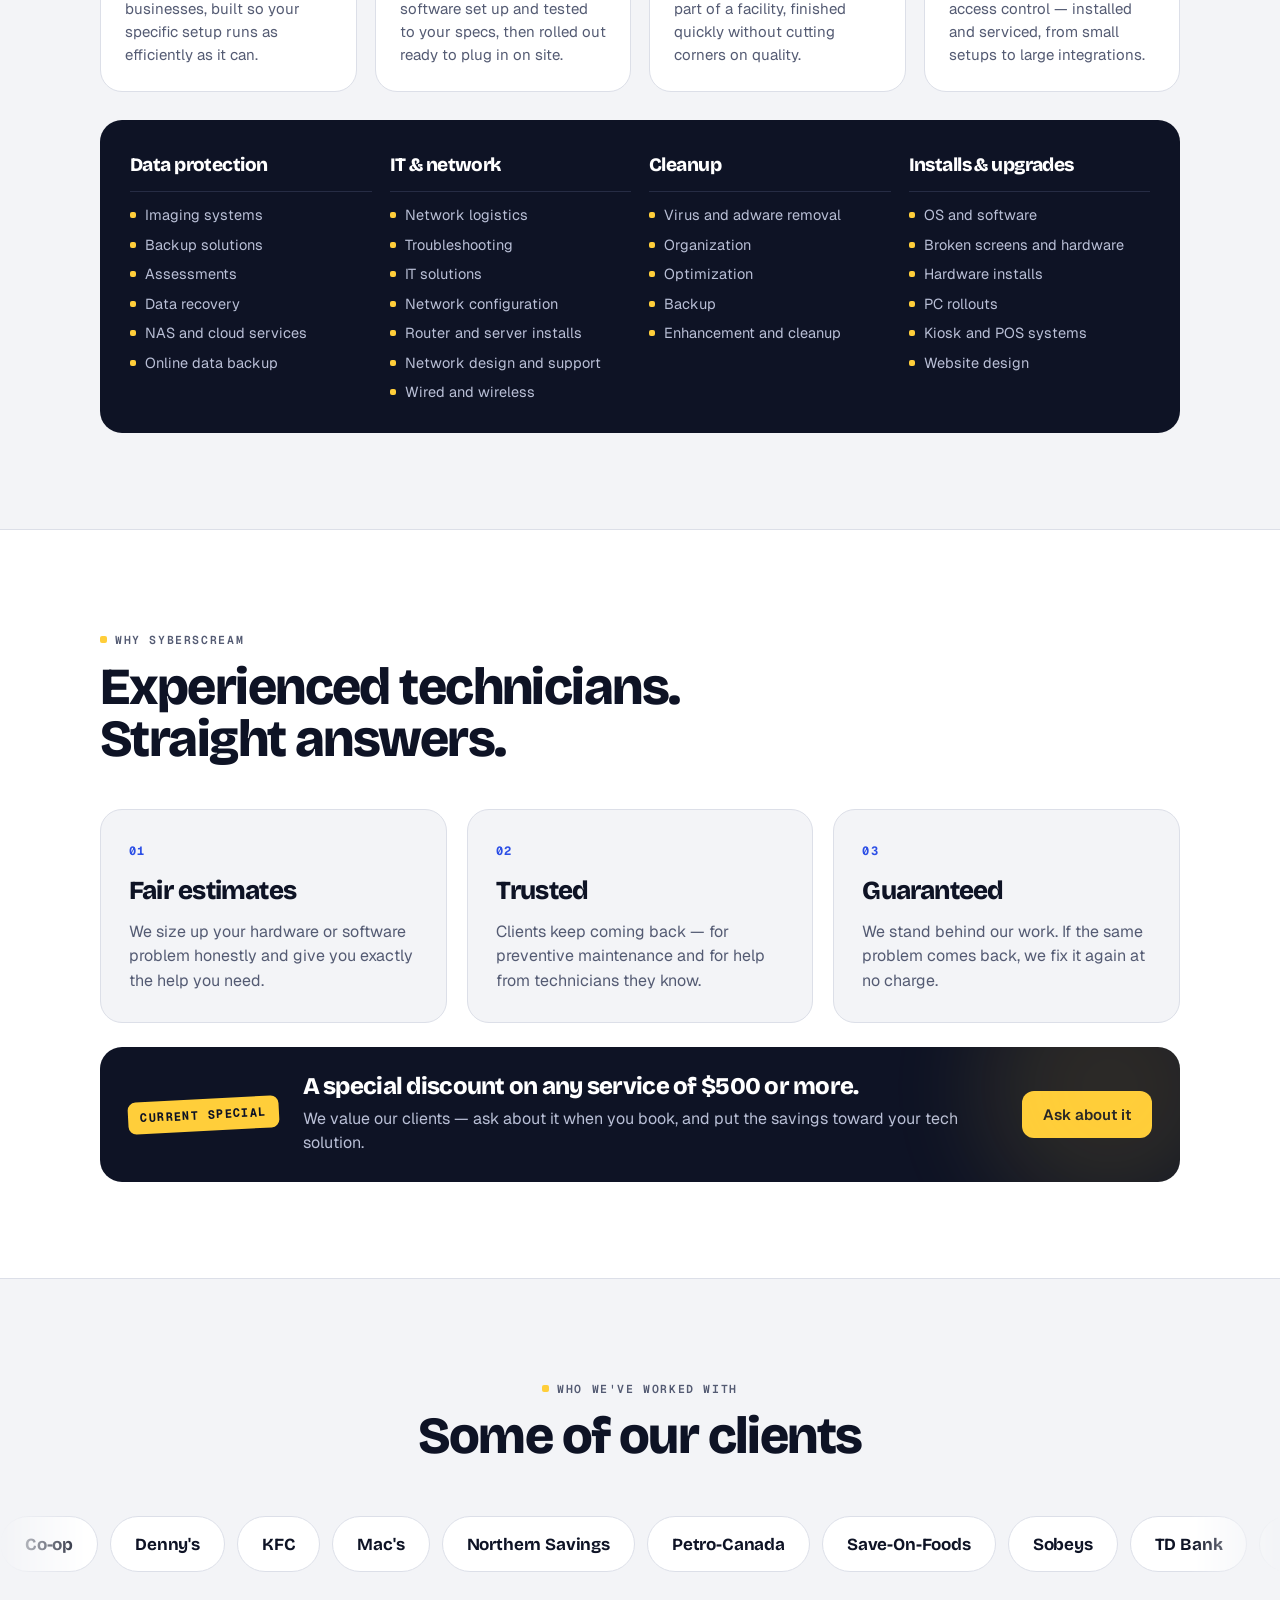
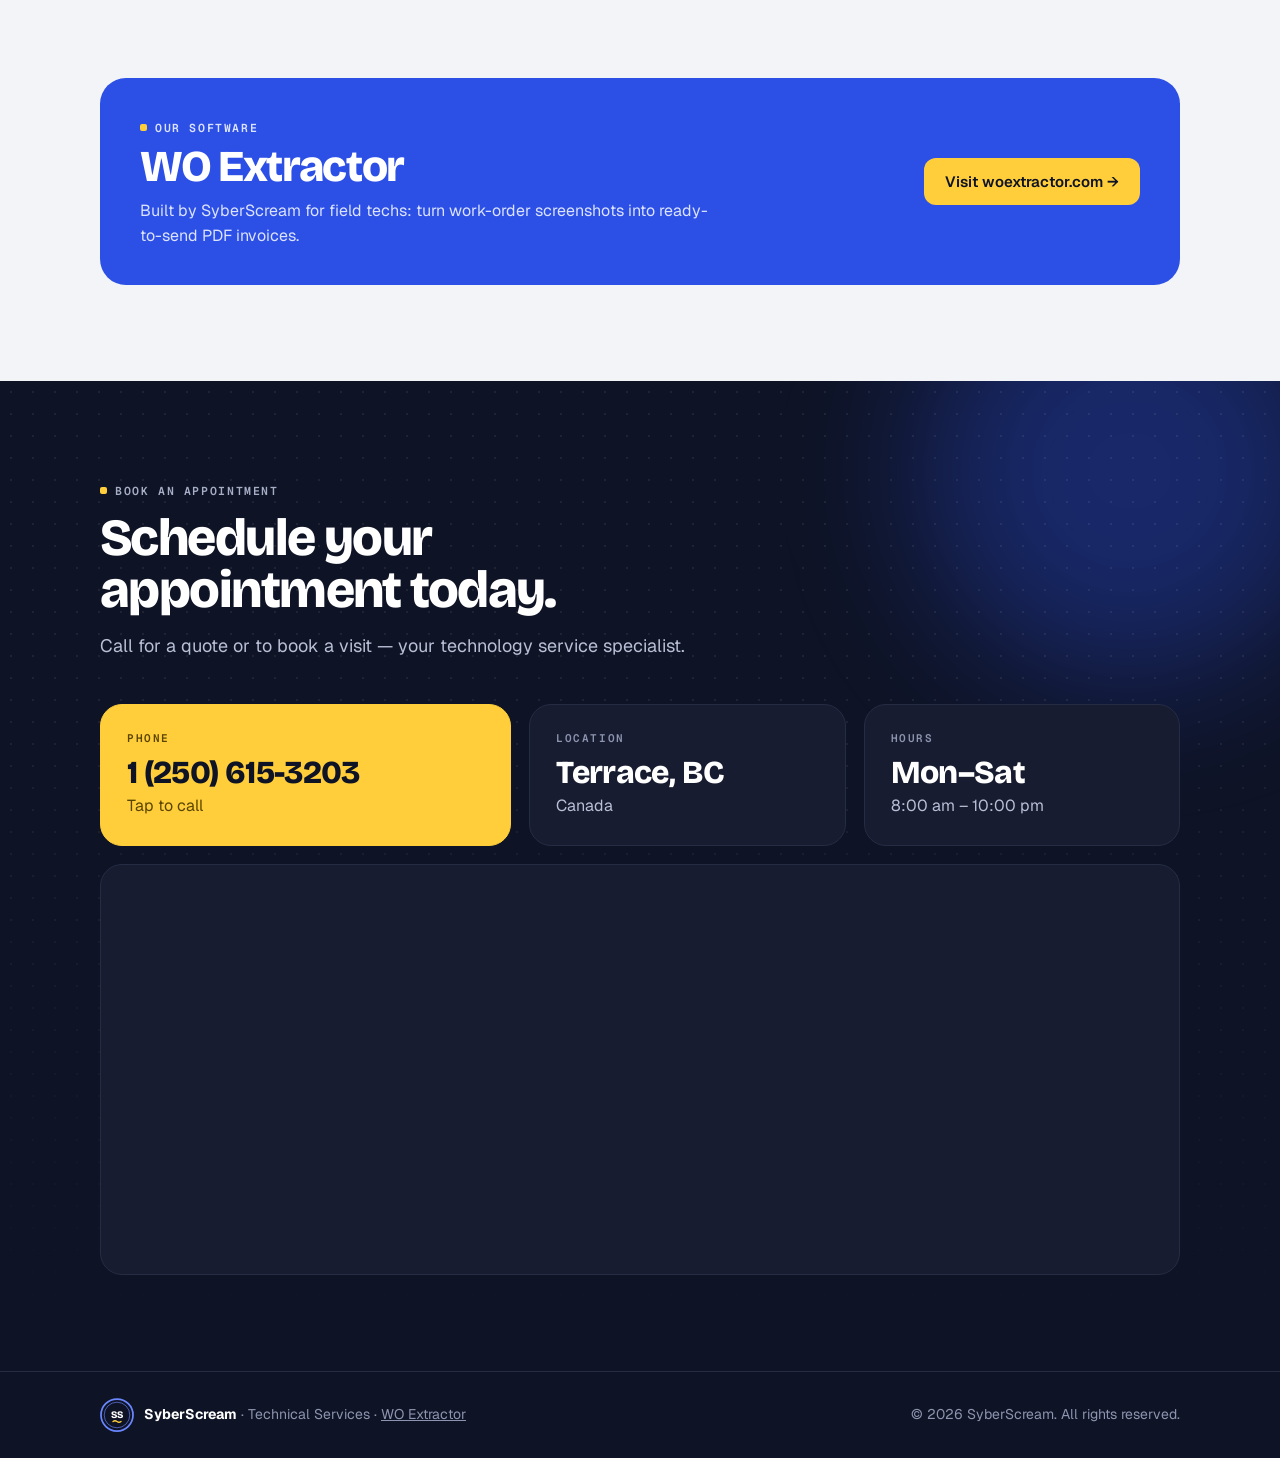
==== commit 678fc910: "Turn the clients section into a rotator fed by the admin page Co-Authored-By: Claude Opus 5.5 <norep" ====
--- a/index.html
+++ b/index.html
@@ -173,11 +173,14 @@
   <div class="in">
     <div class="head center">
       <span class="eyebrow">Who we've worked with</span>
-      <h2>Some of our clients</h2>
-    </div>
-    <ul class="clients rv">
-      <li>Co-op</li><li>Denny's</li><li>KFC</li><li>Mac's</li><li>Northern Savings</li><li>Petro-Canada</li><li>Save-On-Foods</li>
-      <li>Sobeys</li><li>TD Bank</li><li>Canada Post</li><li>Scotiabank</li><li>Walmart</li><li>BC Liquor Distribution</li><li>McDonald's</li>
+      <h2 id="clients-h">Some of our clients</h2>
+    </div>
+  </div>
+  <!-- The list below is the fallback; the live list comes from /api/clients (edited on admin.html). -->
+  <div class="rotator rv" id="rotator" data-dir="left" data-pause="1" aria-labelledby="clients-h">
+    <ul class="rot-track" id="rot-track">
+      <li><span class="chip">Co-op</span></li><li><span class="chip">Denny's</span></li><li><span class="chip">KFC</span></li><li><span class="chip">Mac's</span></li><li><span class="chip">Northern Savings</span></li><li><span class="chip">Petro-Canada</span></li><li><span class="chip">Save-On-Foods</span></li>
+      <li><span class="chip">Sobeys</span></li><li><span class="chip">TD Bank</span></li><li><span class="chip">Canada Post</span></li><li><span class="chip">Scotiabank</span></li><li><span class="chip">Walmart</span></li><li><span class="chip">BC Liquor Distribution</span></li><li><span class="chip">McDonald's</span></li>
     </ul>
   </div>
 </section>
@@ -246,11 +249,50 @@
     })},{threshold:.4});
     nums.forEach(function(n){n.textContent='0';co.observe(n)});
   }
+  clients(still);
   var els=document.querySelectorAll('.rv');
   if(still||!('IntersectionObserver' in window)){els.forEach(function(e){e.classList.add('on')});return;}
   var io=new IntersectionObserver(function(es){es.forEach(function(e){if(e.isIntersecting){e.target.classList.add('on');io.unobserve(e.target);}})},{threshold:.12});
   els.forEach(function(e){io.observe(e)});
 })();
+
+// Client rotator: loads the list saved on the admin page, then loops it sideways.
+function clients(still){
+  var box=document.getElementById('rotator'),track=document.getElementById('rot-track'),h=document.getElementById('clients-h');
+  if(!box||!track)return;
+  function chip(c){
+    var li=document.createElement('li');
+    var el=document.createElement(c.url?'a':'span');
+    el.className='chip'+(c.logo?' has-logo':'');
+    if(c.url){el.href=c.url;el.target='_blank';el.rel='noopener'}
+    if(c.logo){var img=document.createElement('img');img.src=c.logo;img.alt=c.name;img.loading='lazy';img.decoding='async';el.appendChild(img)}
+    else el.textContent=c.name;
+    li.appendChild(el);return li;
+  }
+  function start(){
+    if(still){box.classList.add('static');return}
+    var base=[].slice.call(track.children);
+    if(!base.length)return;
+    // Repeat the set until it is wider than the strip, then double it so the loop is seamless.
+    var guard=0;
+    while(track.scrollWidth<box.clientWidth&&guard++<20) base.forEach(function(li){track.appendChild(li.cloneNode(true))});
+    [].slice.call(track.children).forEach(function(li){var c=li.cloneNode(true);c.setAttribute('aria-hidden','true');c.querySelectorAll('a').forEach(function(a){a.tabIndex=-1});track.appendChild(c)});
+    box.classList.add('go');
+  }
+  fetch('/api/clients').then(function(r){return r.ok?r.json():null}).then(function(d){
+    if(d&&Array.isArray(d.clients)){
+      var shown=d.clients.filter(function(c){return c&&c.name&&!c.hidden});
+      if(shown.length){track.textContent='';shown.forEach(function(c){track.appendChild(chip(c))})}
+      if(h&&d.heading)h.textContent=d.heading;
+      box.style.setProperty('--dur',(+d.speed||40)+'s');
+      box.dataset.dir=d.direction==='right'?'right':'left';
+      box.dataset.pause=d.pauseOnHover===false?'0':'1';
+    }
+  }).catch(function(){}).then(function(){
+    var imgs=[].slice.call(track.querySelectorAll('img'));
+    Promise.all(imgs.map(function(i){return i.complete?0:new Promise(function(r){i.onload=i.onerror=r})})).then(start);
+  });
+}
 </script>
 </body>
 </html>
--- a/css/site.css
+++ b/css/site.css
@@ -133,10 +133,19 @@
 .step h3{font-size:26px;font-weight:800;margin:8px 0 8px}
 .step p{margin:0;color:var(--sub)}
 
-/* clients */
-.clients{list-style:none;margin:0;padding:0;display:flex;flex-wrap:wrap;justify-content:center;gap:12px}
-.clients li{background:#fff;border:1px solid var(--line);border-radius:999px;padding:12px 22px;font:700 17px var(--display);letter-spacing:-.01em;color:var(--ink);transition:border-color .2s,color .2s}
-.clients li:hover{border-color:var(--blue);color:var(--blue)}
+/* clients rotator */
+.rotator{overflow:hidden;padding-block:6px;-webkit-mask-image:linear-gradient(90deg,transparent,#000 7%,#000 93%,transparent);mask-image:linear-gradient(90deg,transparent,#000 7%,#000 93%,transparent)}
+.rot-track{list-style:none;margin:0;padding:4px 0;display:flex;flex-wrap:wrap;justify-content:center;row-gap:12px;max-width:1120px;margin-inline:auto}
+.rot-track li{margin-right:12px;flex:none}
+.rotator.go .rot-track{flex-wrap:nowrap;justify-content:flex-start;width:max-content;max-width:none;animation:rot var(--dur,40s) linear infinite}
+.rotator.go[data-dir=right] .rot-track{animation-direction:reverse}
+.rotator.go[data-pause="1"]:hover .rot-track{animation-play-state:paused}
+@keyframes rot{to{transform:translateX(-50%)}}
+.rotator.static{-webkit-mask-image:none;mask-image:none;padding-inline:20px}
+.chip{display:inline-flex;align-items:center;height:56px;background:#fff;border:1px solid var(--line);border-radius:999px;padding:0 24px;font:700 17px var(--display);letter-spacing:-.01em;color:var(--ink);text-decoration:none;white-space:nowrap;transition:border-color .2s,color .2s}
+a.chip:hover,.chip:hover{border-color:var(--blue);color:var(--blue)}
+.chip.has-logo{padding:0 20px}
+.chip img{display:block;max-height:34px;max-width:150px;width:auto;height:auto}
 
 /* software */
 .soft{display:flex;align-items:center;justify-content:space-between;gap:28px;flex-wrap:wrap;background:var(--blue);color:#fff;border-radius:26px;padding:36px 40px;text-decoration:none;transition:transform .3s var(--ease),box-shadow .3s}
@@ -187,14 +196,15 @@
   .svc,.lists{grid-template-columns:1fr}
   .lists{padding:24px}
   .hero h1{font-size:44px}
-  .clients li{font-size:15px;padding:10px 16px}
+  .chip{font-size:15px;height:48px;padding:0 18px}
+  .chip img{max-height:28px}
 }
 @media (max-width:380px){
   nav.bar{gap:10px}.brand b{font-size:16px}.brand svg{width:38px;height:38px}
 }
 @media (prefers-reduced-motion:reduce){
   *,*::before,*::after{animation:none!important;transition:none!important}
-  .hero-in>*,.ticket,.rv{opacity:1;transform:none}
+  .hero-in>*,.ticket,.rv,.rot-track{opacity:1;transform:none}
   .t-row em{transform:scale(1)}
   .t-stamp{opacity:1;transform:rotate(-6deg)}
 }
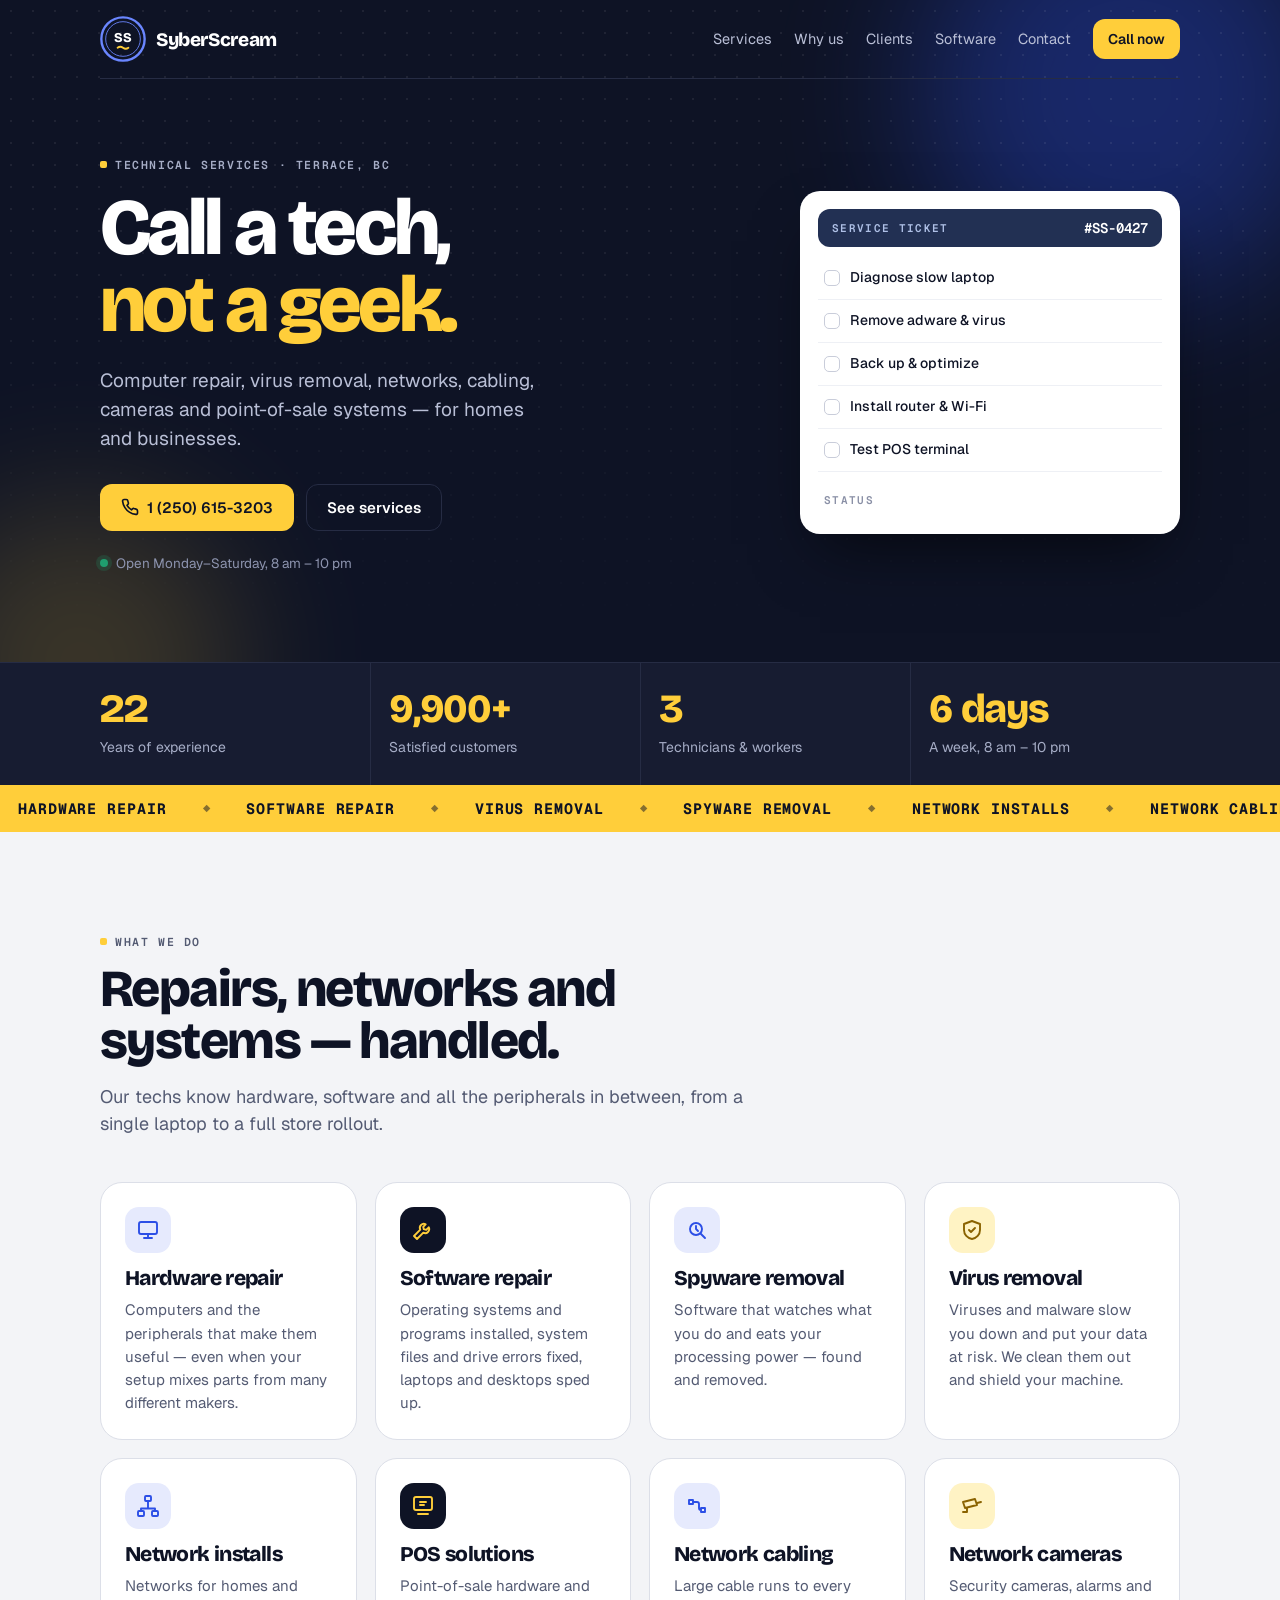
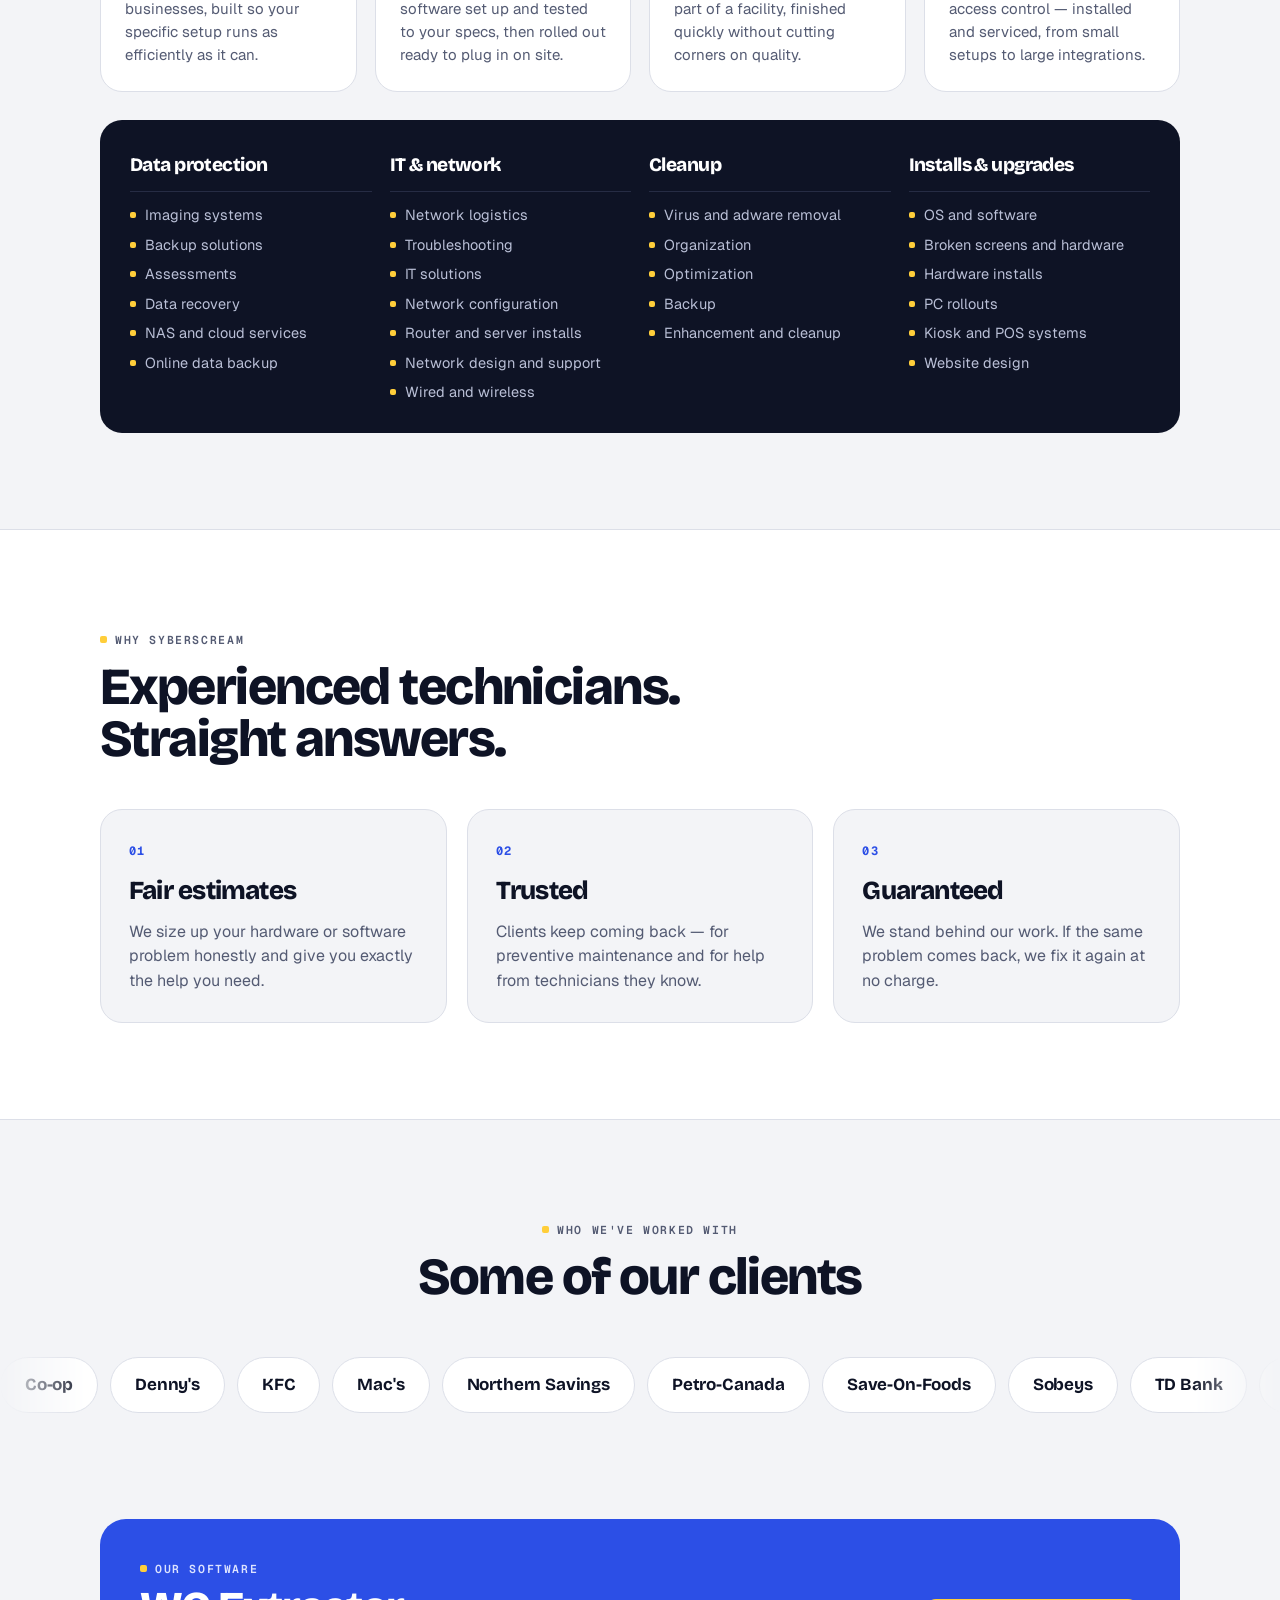
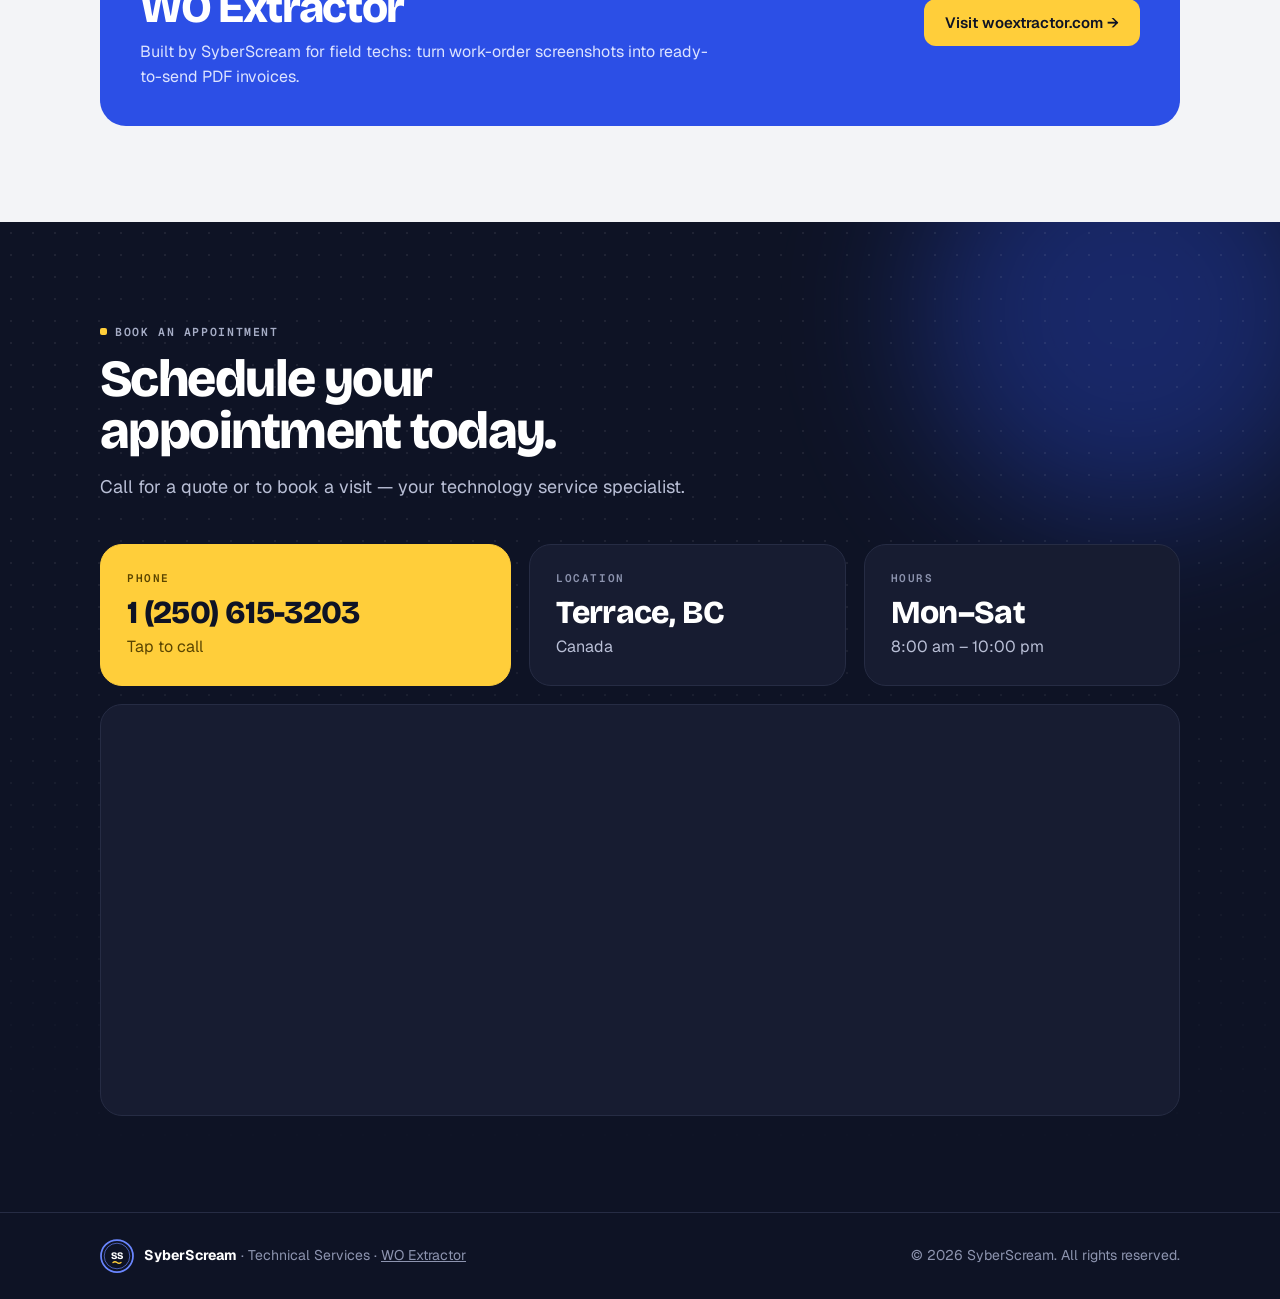
==== commit 24bb9c1f: "Remove the $500 special from the homepage Co-Authored-By: Claude Opus 5.5 <noreply@anthropic.com> Cl" ====
--- a/index.html
+++ b/index.html
@@ -157,14 +157,6 @@
       <div class="step rv" style="--i:0"><span class="num">01</span><h3>Fair estimates</h3><p>We size up your hardware or software problem honestly and give you exactly the help you need.</p></div>
       <div class="step rv" style="--i:1"><span class="num">02</span><h3>Trusted</h3><p>Clients keep coming back — for preventive maintenance and for help from technicians they know.</p></div>
       <div class="step rv" style="--i:2"><span class="num">03</span><h3>Guaranteed</h3><p>We stand behind our work. If the same problem comes back, we fix it again at no charge.</p></div>
-    </div>
-    <div class="special rv">
-      <div class="sp-tag">Current special</div>
-      <div class="sp-body">
-        <h3>A special discount on any service of $500 or more.</h3>
-        <p>We value our clients — ask about it when you book, and put the savings toward your tech solution.</p>
-      </div>
-      <a class="btn btn-y" href="tel:+12506153203">Ask about it</a>
     </div>
   </div>
 </section>
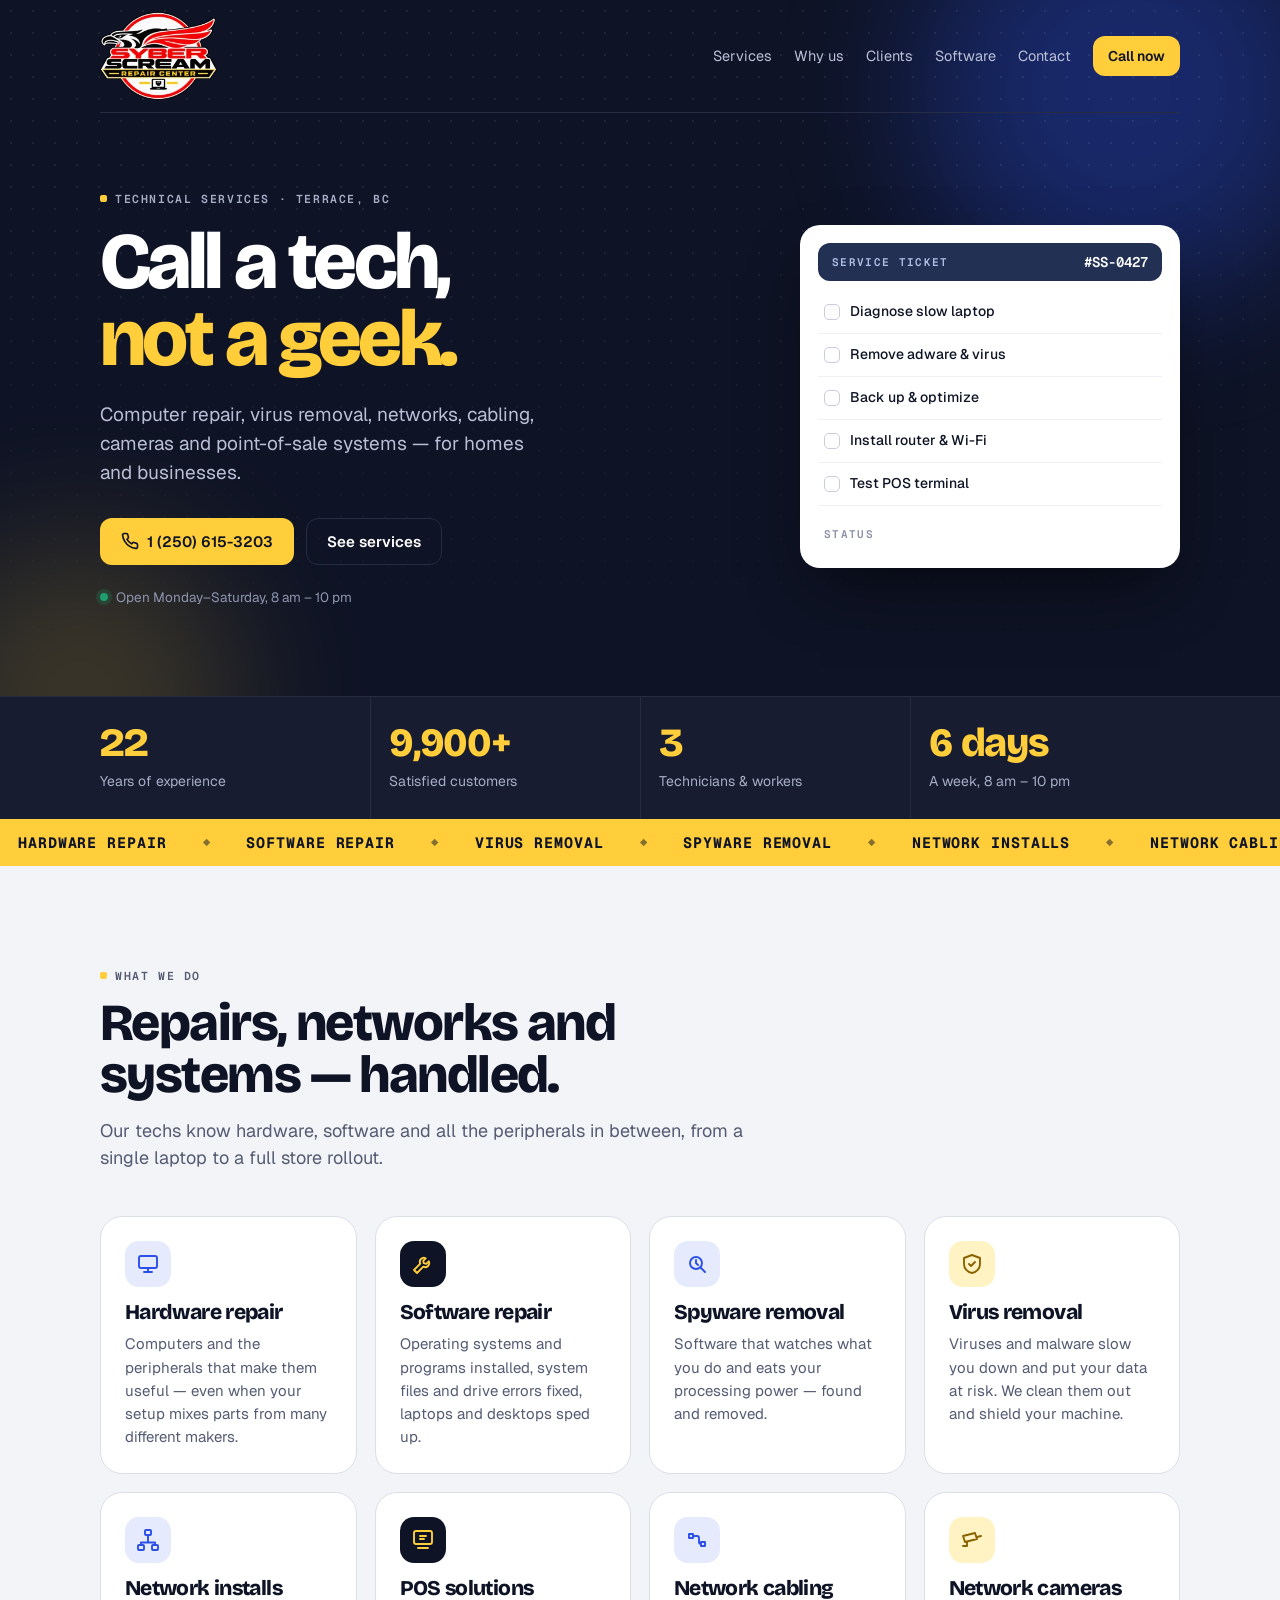
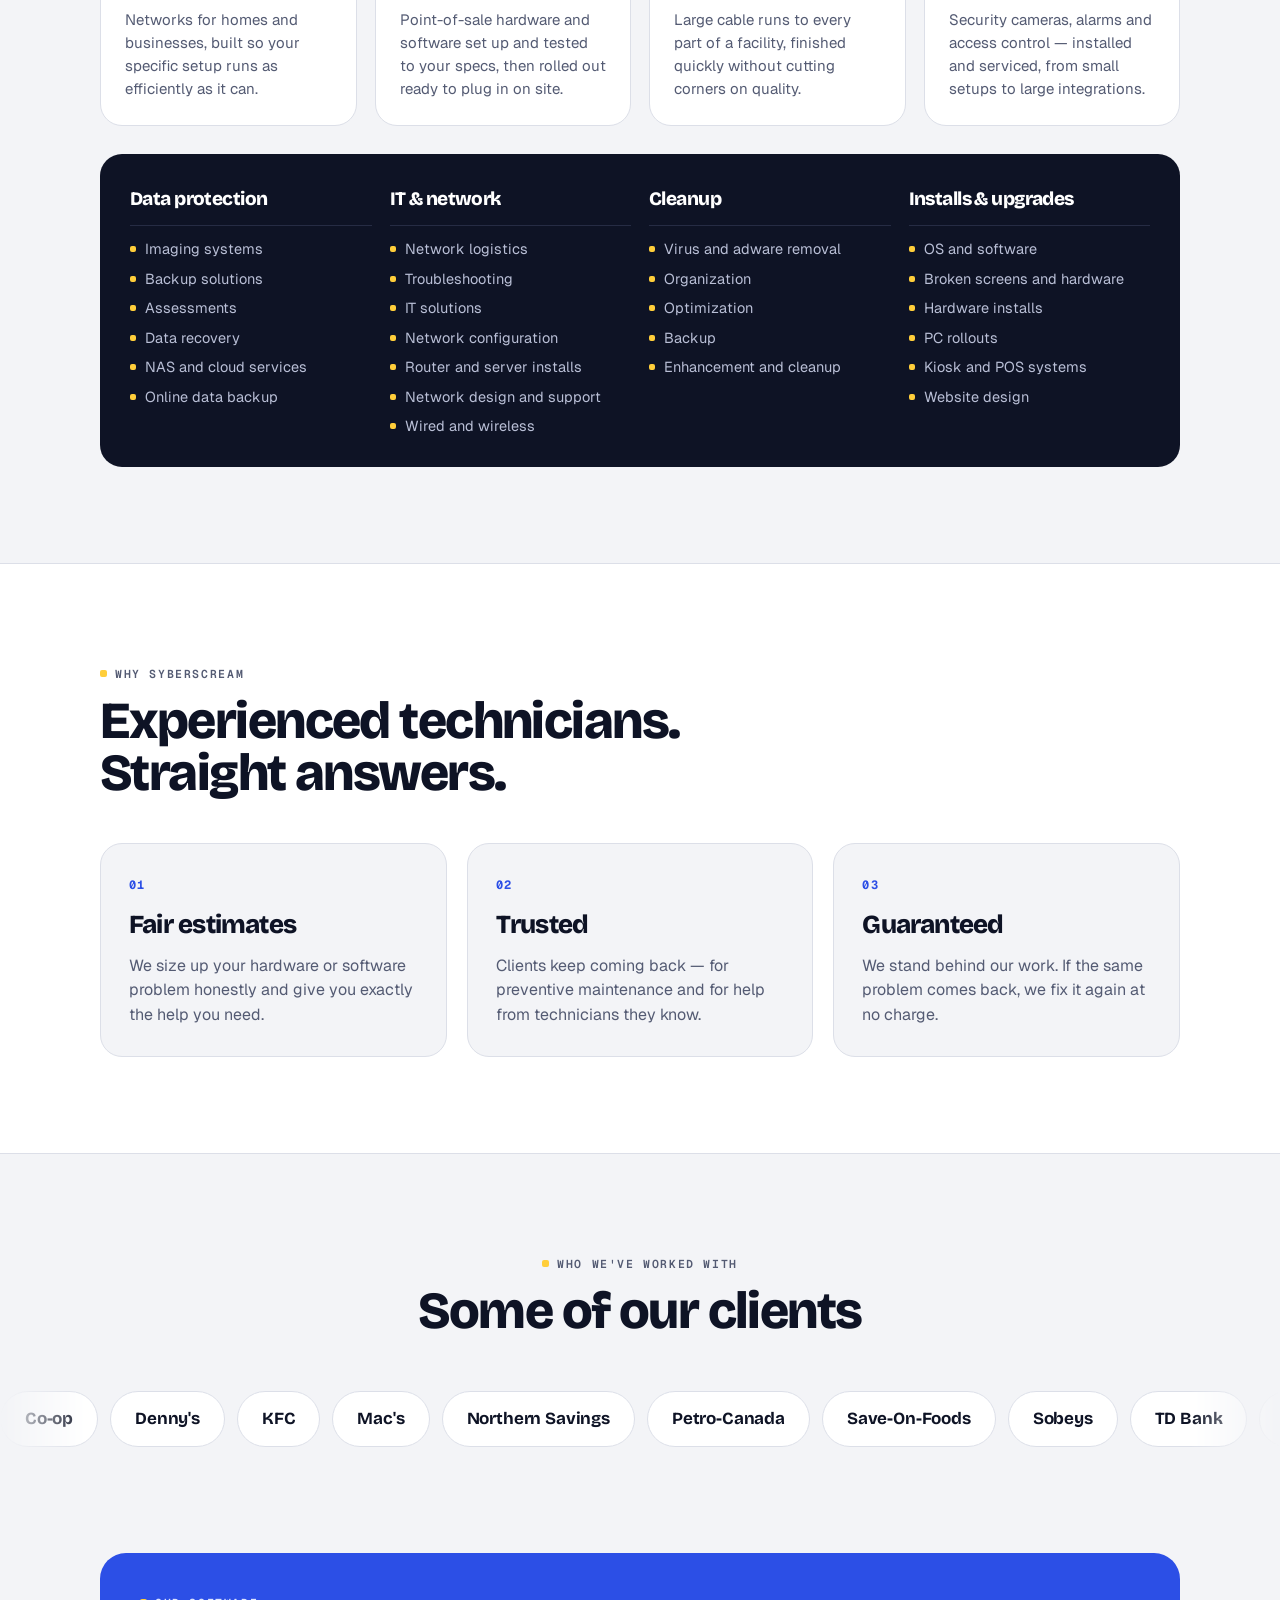
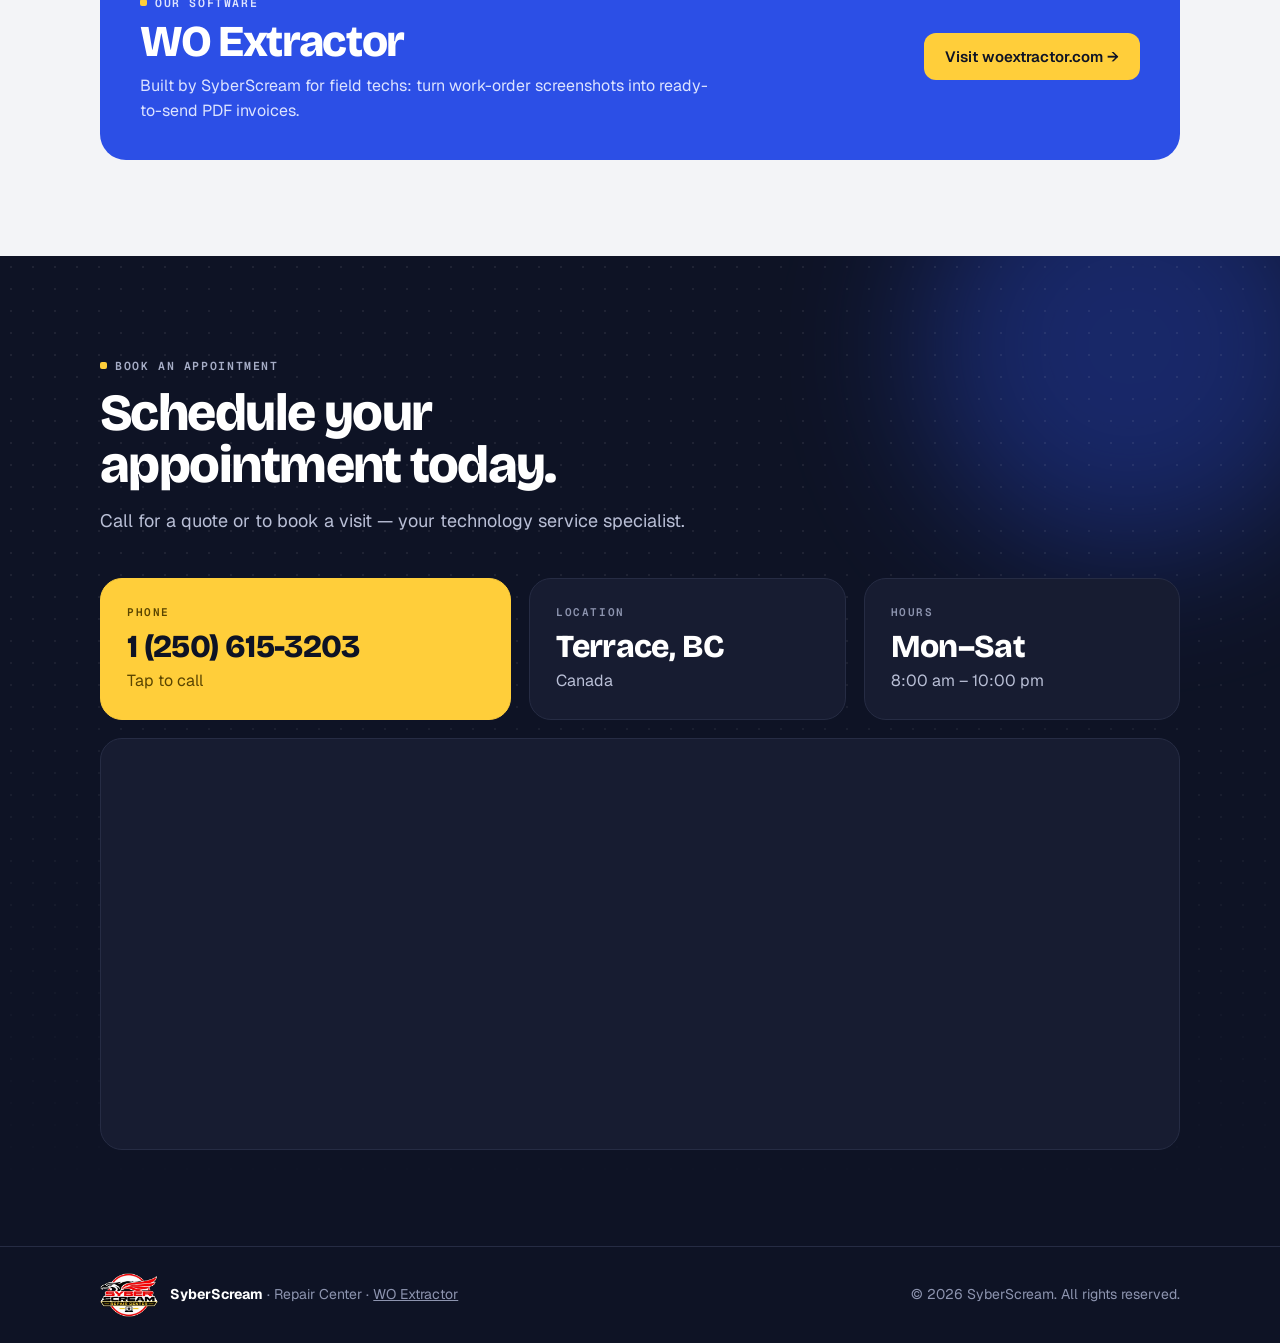
==== commit 90a47d91: "Show the new logo on the homepage and admin page Co-Authored-By: Claude Opus 5.5 <noreply@anthropic." ====
--- a/index.html
+++ b/index.html
@@ -6,14 +6,14 @@
 <title>SyberScream — Technical Services in Terrace, BC</title>
 <meta name="description" content="SyberScream: computer repair, virus and spyware removal, networks, cabling, cameras and POS systems for homes and businesses. Based in Terrace, BC. Call 1 (250) 615-3203.">
 <link rel="canonical" href="https://syberscream.com/">
-<link rel="icon" href="favicon.svg" type="image/svg+xml">
+<link rel="icon" href="img/logo.svg" type="image/svg+xml">
 <meta name="theme-color" content="#0E1325">
 <meta property="og:type" content="website">
 <meta property="og:title" content="SyberScream — Technical Services">
 <meta property="og:description" content="Call a tech, not a geek. Hardware, software, networks and POS. Terrace, BC.">
 <meta property="og:url" content="https://syberscream.com/">
 <script type="application/ld+json">
-{"@context":"https://schema.org","@type":"LocalBusiness","name":"SyberScream","description":"Technical services: computer repair, virus removal, networks, cabling, cameras and POS systems.","url":"https://syberscream.com/","telephone":"+1-250-615-3203","address":{"@type":"PostalAddress","addressLocality":"Terrace","addressRegion":"BC","addressCountry":"CA"},"openingHours":"Mo-Sa 08:00-22:00"}
+{"@context":"https://schema.org","@type":"LocalBusiness","name":"SyberScream","description":"Technical services: computer repair, virus removal, networks, cabling, cameras and POS systems.","url":"https://syberscream.com/","logo":"https://syberscream.com/img/logo.svg","telephone":"+1-250-615-3203","address":{"@type":"PostalAddress","addressLocality":"Terrace","addressRegion":"BC","addressCountry":"CA"},"openingHours":"Mo-Sa 08:00-22:00"}
 </script>
 <link rel="preconnect" href="https://fonts.googleapis.com"><link rel="preconnect" href="https://fonts.gstatic.com" crossorigin>
 <link rel="stylesheet" href="https://fonts.googleapis.com/css2?family=Bricolage+Grotesque:opsz,wght@12..96,600;12..96,700;12..96,800&family=Geist:wght@400;500;600;700&family=Geist+Mono:wght@500;600&display=swap">
@@ -25,9 +25,8 @@
   <div class="glow a"></div><div class="glow b"></div><div class="dots"></div>
   <div class="in">
     <nav class="bar" aria-label="Main">
-      <a class="brand" href="#top" aria-label="SyberScream home">
-        <svg class="mark" viewBox="0 0 136 136" width="46" height="46" aria-hidden="true"><use href="#ss-mark"/></svg>
-        <b>SyberScream</b>
+      <a class="brand" href="#top" aria-label="SyberScream Repair Center home">
+        <img class="logo-img" src="img/logo.svg" alt="SyberScream Repair Center" width="200" height="151">
       </a>
       <div class="links"><a href="#services">Services</a><a href="#why">Why us</a><a href="#clients">Clients</a><a href="#software">Software</a><a href="#contact">Contact</a></div>
       <a class="btn btn-y btn-sm" href="tel:+12506153203">Call now</a>
@@ -212,19 +211,10 @@
 
 <footer>
   <div class="in">
-    <span class="f-brand"><svg viewBox="0 0 136 136" width="34" height="34" aria-hidden="true"><use href="#ss-mark"/></svg><span><b>SyberScream</b> · Technical Services · <a href="https://woextractor.com/">WO Extractor</a></span></span>
+    <span class="f-brand"><img src="img/logo.svg" alt="SyberScream Repair Center" width="200" height="151"><span><b>SyberScream</b> · Repair Center · <a href="https://woextractor.com/">WO Extractor</a></span></span>
     <span>© <span id="yr">2026</span> SyberScream. All rights reserved.</span>
   </div>
 </footer>
-
-<svg width="0" height="0" style="position:absolute" aria-hidden="true">
-  <symbol id="ss-mark" viewBox="0 0 136 136">
-    <circle cx="68" cy="68" r="64" fill="none" stroke="#6A86FF" stroke-width="7"/>
-    <circle cx="68" cy="68" r="51.2" fill="none" stroke="#6A86FF" stroke-width="2.6"/>
-    <text x="68" y="78" text-anchor="middle" fill="#FFFFFF" font-family="Bricolage Grotesque, Geist, system-ui, sans-serif" font-weight="800" font-size="40" letter-spacing="-1">SS</text>
-    <path d="M52 94 Q60 88 68 94 T84 94" fill="none" stroke="#FFCE3A" stroke-width="5.5" stroke-linecap="round"/>
-  </symbol>
-</svg>
 
 <script>
 (function(){
@@ -252,6 +242,7 @@
 function clients(still){
   var box=document.getElementById('rotator'),track=document.getElementById('rot-track'),h=document.getElementById('clients-h');
   if(!box||!track)return;
+  var pace=40; // pixels per second, set on the admin page
   function chip(c){
     var li=document.createElement('li');
     var el=document.createElement(c.url?'a':'span');
@@ -265,18 +256,20 @@
     if(still){box.classList.add('static');return}
     var base=[].slice.call(track.children);
     if(!base.length)return;
+    box.classList.add('go'); // one row first, so the widths below are real
     // Repeat the set until it is wider than the strip, then double it so the loop is seamless.
     var guard=0;
     while(track.scrollWidth<box.clientWidth&&guard++<20) base.forEach(function(li){track.appendChild(li.cloneNode(true))});
     [].slice.call(track.children).forEach(function(li){var c=li.cloneNode(true);c.setAttribute('aria-hidden','true');c.querySelectorAll('a').forEach(function(a){a.tabIndex=-1});track.appendChild(c)});
-    box.classList.add('go');
+    // Same on-screen speed however many clients there are: loop time = half the strip width / pace.
+    box.style.setProperty('--dur',Math.max(5,track.scrollWidth/2/pace).toFixed(1)+'s');
   }
   fetch('/api/clients').then(function(r){return r.ok?r.json():null}).then(function(d){
     if(d&&Array.isArray(d.clients)){
       var shown=d.clients.filter(function(c){return c&&c.name&&!c.hidden});
       if(shown.length){track.textContent='';shown.forEach(function(c){track.appendChild(chip(c))})}
       if(h&&d.heading)h.textContent=d.heading;
-      box.style.setProperty('--dur',(+d.speed||40)+'s');
+      pace=+d.speed||40;
       box.dataset.dir=d.direction==='right'?'right':'left';
       box.dataset.pause=d.pauseOnHover===false?'0':'1';
     }
--- a/css/site.css
+++ b/css/site.css
@@ -37,9 +37,9 @@
 .glow.b{width:320px;height:320px;background:#FFCE3A;bottom:-160px;left:-80px;opacity:.18;animation:drift 18s ease-in-out infinite alternate-reverse}
 @keyframes drift{to{transform:translate(-80px,60px) scale(1.15)}}
 .dots{position:absolute;inset:0;background-image:radial-gradient(rgba(255,255,255,.07) 1px,transparent 1px);background-size:22px 22px;mask-image:linear-gradient(to bottom,#000 30%,transparent);-webkit-mask-image:linear-gradient(to bottom,#000 30%,transparent);pointer-events:none}
-nav.bar{display:flex;align-items:center;gap:22px;padding-block:16px;border-bottom:1px solid var(--navy-line)}
+nav.bar{display:flex;align-items:center;gap:22px;padding-block:12px;border-bottom:1px solid var(--navy-line)}
 .brand{display:flex;align-items:center;gap:10px;text-decoration:none;margin-right:auto}
-.brand b{font:800 19px var(--display);letter-spacing:-.02em}
+.brand .logo-img{height:88px;width:auto;display:block}
 .links{display:flex;gap:22px;font-size:14.5px;color:#B9BFD6}
 .links a{text-decoration:none}.links a:hover{color:#fff}
 
@@ -171,7 +171,8 @@
 footer{background:var(--navy);color:#8D94AF;font-size:14px;border-top:1px solid var(--navy-line)}
 footer .in{display:flex;justify-content:space-between;align-items:center;gap:16px;flex-wrap:wrap;padding-block:26px}
 footer b{color:#fff}
-.f-brand{display:inline-flex;align-items:center;gap:10px}
+.f-brand{display:inline-flex;align-items:center;gap:12px}
+.f-brand img{height:44px;width:auto;display:block}
 
 /* responsive */
 @media (max-width:980px){
@@ -191,6 +192,7 @@
   .stat b{font-size:32px}
   .map{aspect-ratio:4/3}
   .soft{padding:28px 24px}
+  .brand .logo-img{height:72px}
 }
 @media (max-width:560px){
   .svc,.lists{grid-template-columns:1fr}
@@ -200,7 +202,7 @@
   .chip img{max-height:28px}
 }
 @media (max-width:380px){
-  nav.bar{gap:10px}.brand b{font-size:16px}.brand svg{width:38px;height:38px}
+  nav.bar{gap:10px}.brand .logo-img{height:64px}
 }
 @media (prefers-reduced-motion:reduce){
   *,*::before,*::after{animation:none!important;transition:none!important}
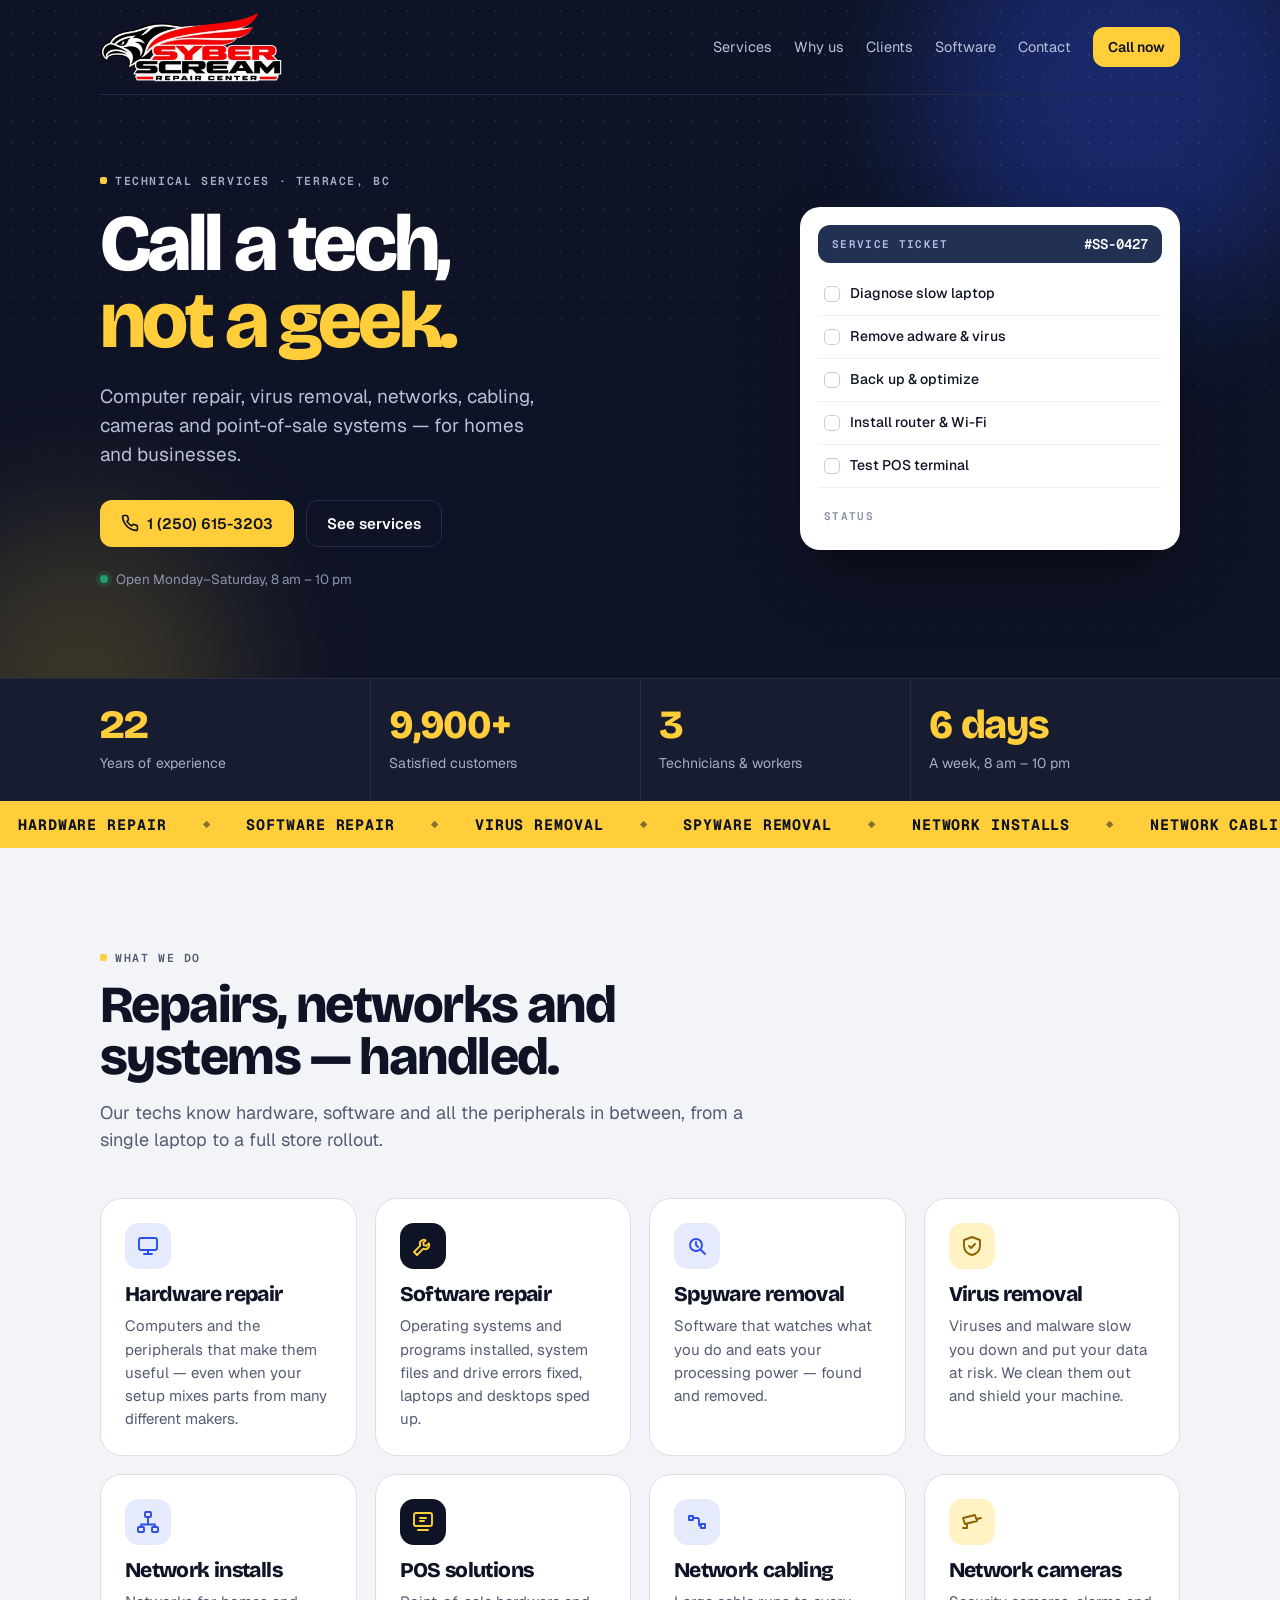
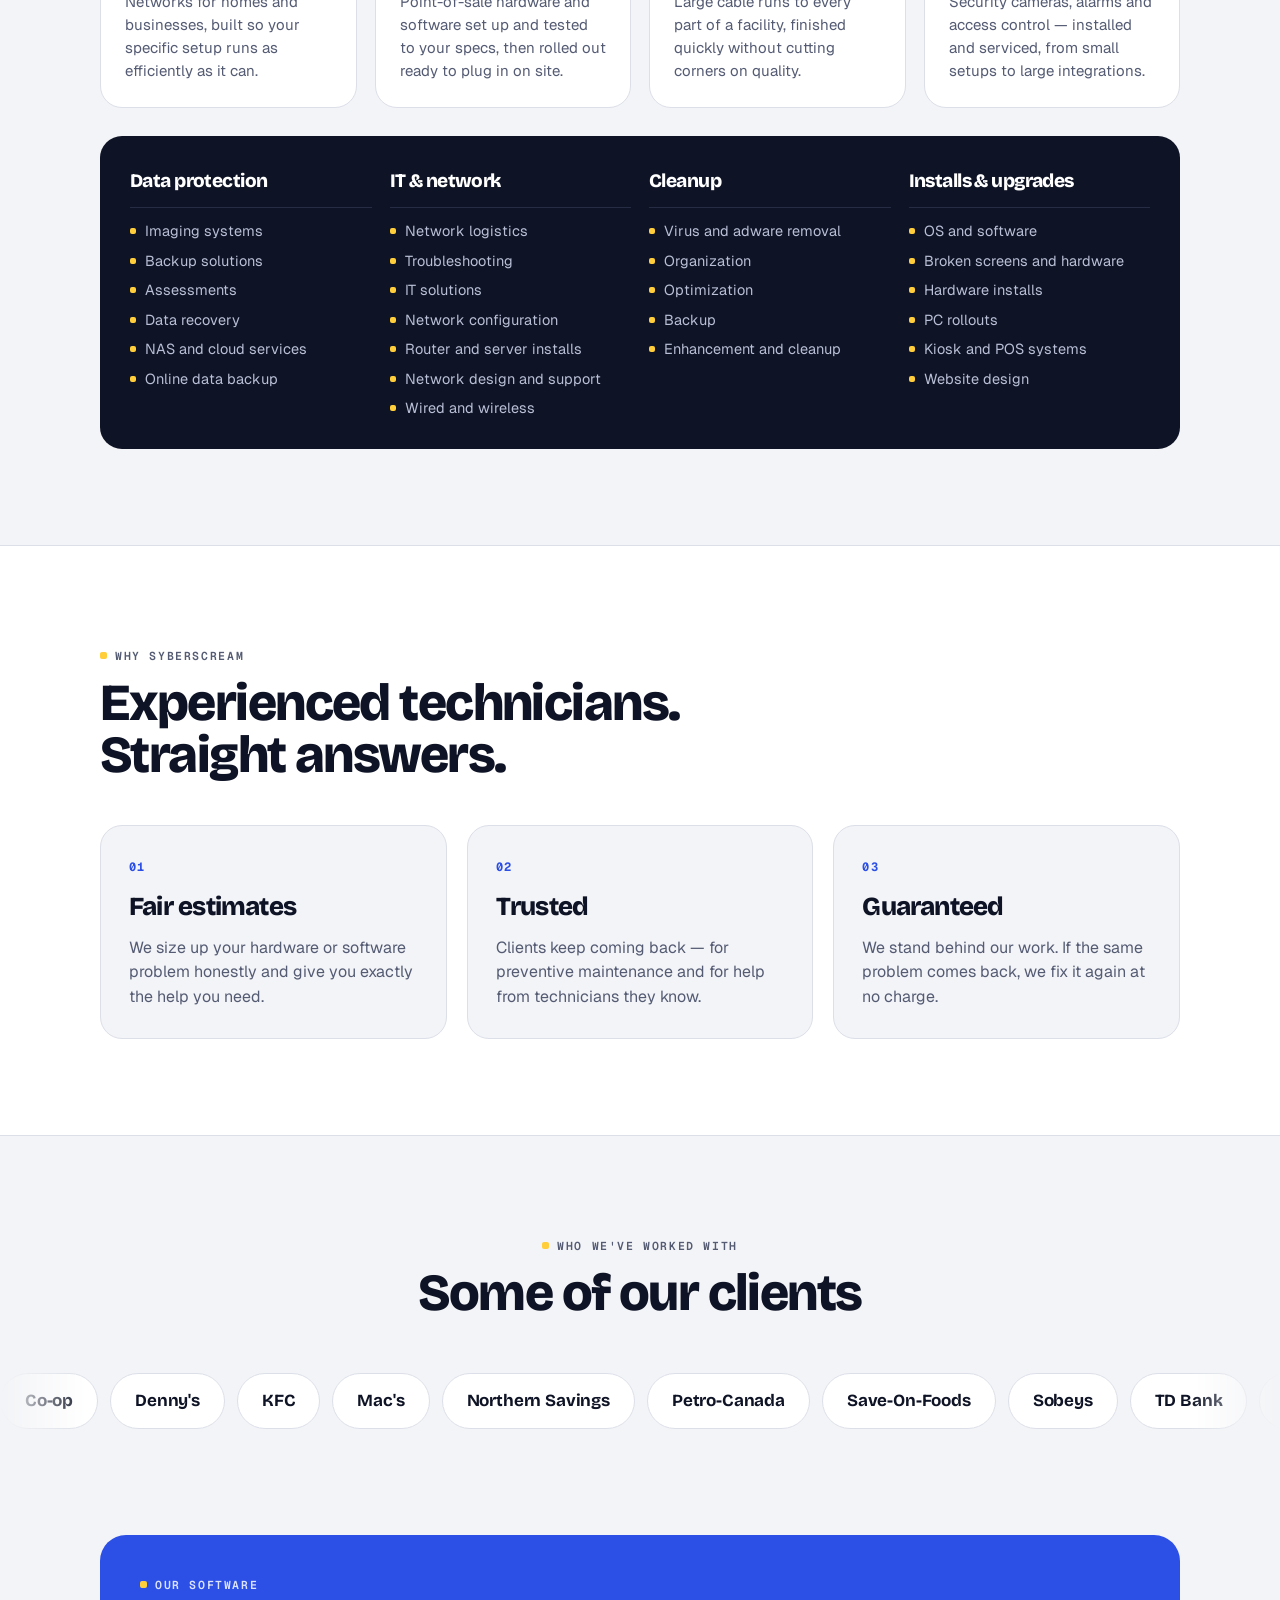
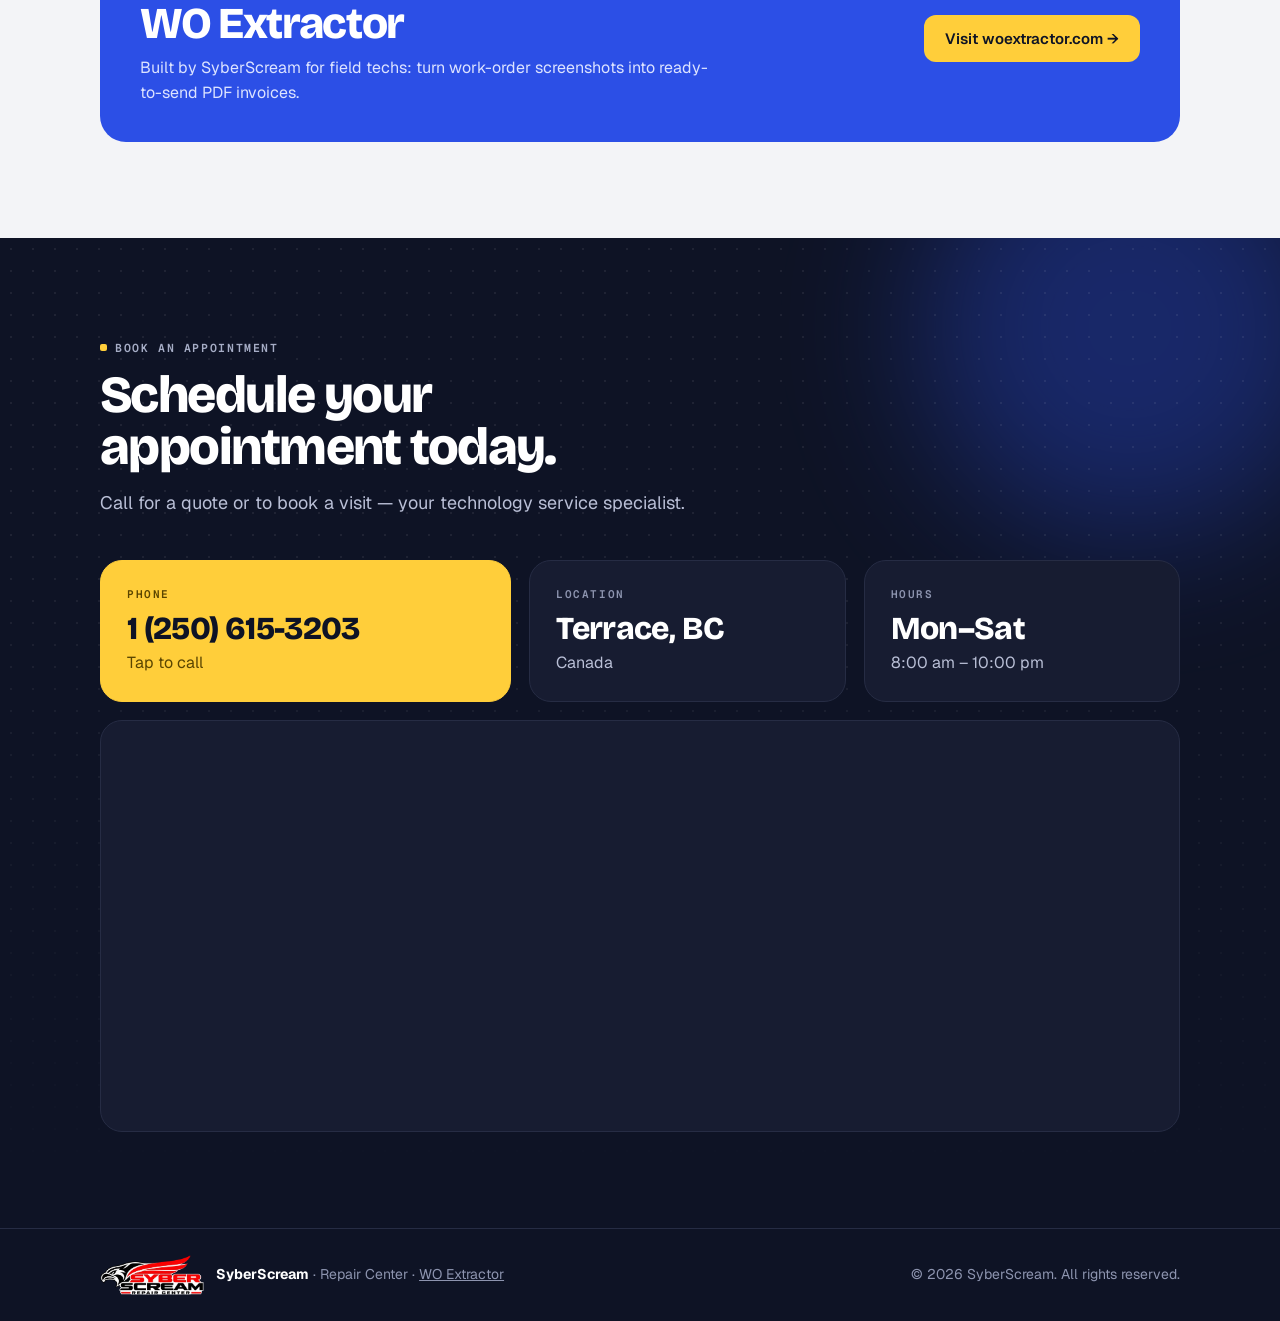
==== commit 0f4bc211: "Update logo dimensions on the homepage and admin page Co-Authored-By: Claude Opus 5.5 <noreply@anthr" ====
--- a/index.html
+++ b/index.html
@@ -26,7 +26,7 @@
   <div class="in">
     <nav class="bar" aria-label="Main">
       <a class="brand" href="#top" aria-label="SyberScream Repair Center home">
-        <img class="logo-img" src="img/logo.svg" alt="SyberScream Repair Center" width="200" height="151">
+        <img class="logo-img" src="img/logo.svg" alt="SyberScream Repair Center" width="320" height="123">
       </a>
       <div class="links"><a href="#services">Services</a><a href="#why">Why us</a><a href="#clients">Clients</a><a href="#software">Software</a><a href="#contact">Contact</a></div>
       <a class="btn btn-y btn-sm" href="tel:+12506153203">Call now</a>
@@ -211,7 +211,7 @@
 
 <footer>
   <div class="in">
-    <span class="f-brand"><img src="img/logo.svg" alt="SyberScream Repair Center" width="200" height="151"><span><b>SyberScream</b> · Repair Center · <a href="https://woextractor.com/">WO Extractor</a></span></span>
+    <span class="f-brand"><img src="img/logo.svg" alt="SyberScream Repair Center" width="320" height="123"><span><b>SyberScream</b> · Repair Center · <a href="https://woextractor.com/">WO Extractor</a></span></span>
     <span>© <span id="yr">2026</span> SyberScream. All rights reserved.</span>
   </div>
 </footer>
--- a/css/site.css
+++ b/css/site.css
@@ -39,7 +39,7 @@
 .dots{position:absolute;inset:0;background-image:radial-gradient(rgba(255,255,255,.07) 1px,transparent 1px);background-size:22px 22px;mask-image:linear-gradient(to bottom,#000 30%,transparent);-webkit-mask-image:linear-gradient(to bottom,#000 30%,transparent);pointer-events:none}
 nav.bar{display:flex;align-items:center;gap:22px;padding-block:12px;border-bottom:1px solid var(--navy-line)}
 .brand{display:flex;align-items:center;gap:10px;text-decoration:none;margin-right:auto}
-.brand .logo-img{height:88px;width:auto;display:block}
+.brand .logo-img{height:70px;width:auto;display:block}
 .links{display:flex;gap:22px;font-size:14.5px;color:#B9BFD6}
 .links a{text-decoration:none}.links a:hover{color:#fff}
 
@@ -172,7 +172,7 @@
 footer .in{display:flex;justify-content:space-between;align-items:center;gap:16px;flex-wrap:wrap;padding-block:26px}
 footer b{color:#fff}
 .f-brand{display:inline-flex;align-items:center;gap:12px}
-.f-brand img{height:44px;width:auto;display:block}
+.f-brand img{height:40px;width:auto;display:block}
 
 /* responsive */
 @media (max-width:980px){
@@ -192,7 +192,7 @@
   .stat b{font-size:32px}
   .map{aspect-ratio:4/3}
   .soft{padding:28px 24px}
-  .brand .logo-img{height:72px}
+  .brand .logo-img{height:54px}
 }
 @media (max-width:560px){
   .svc,.lists{grid-template-columns:1fr}
@@ -202,7 +202,7 @@
   .chip img{max-height:28px}
 }
 @media (max-width:380px){
-  nav.bar{gap:10px}.brand .logo-img{height:64px}
+  nav.bar{gap:10px}.brand .logo-img{height:46px}
 }
 @media (prefers-reduced-motion:reduce){
   *,*::before,*::after{animation:none!important;transition:none!important}
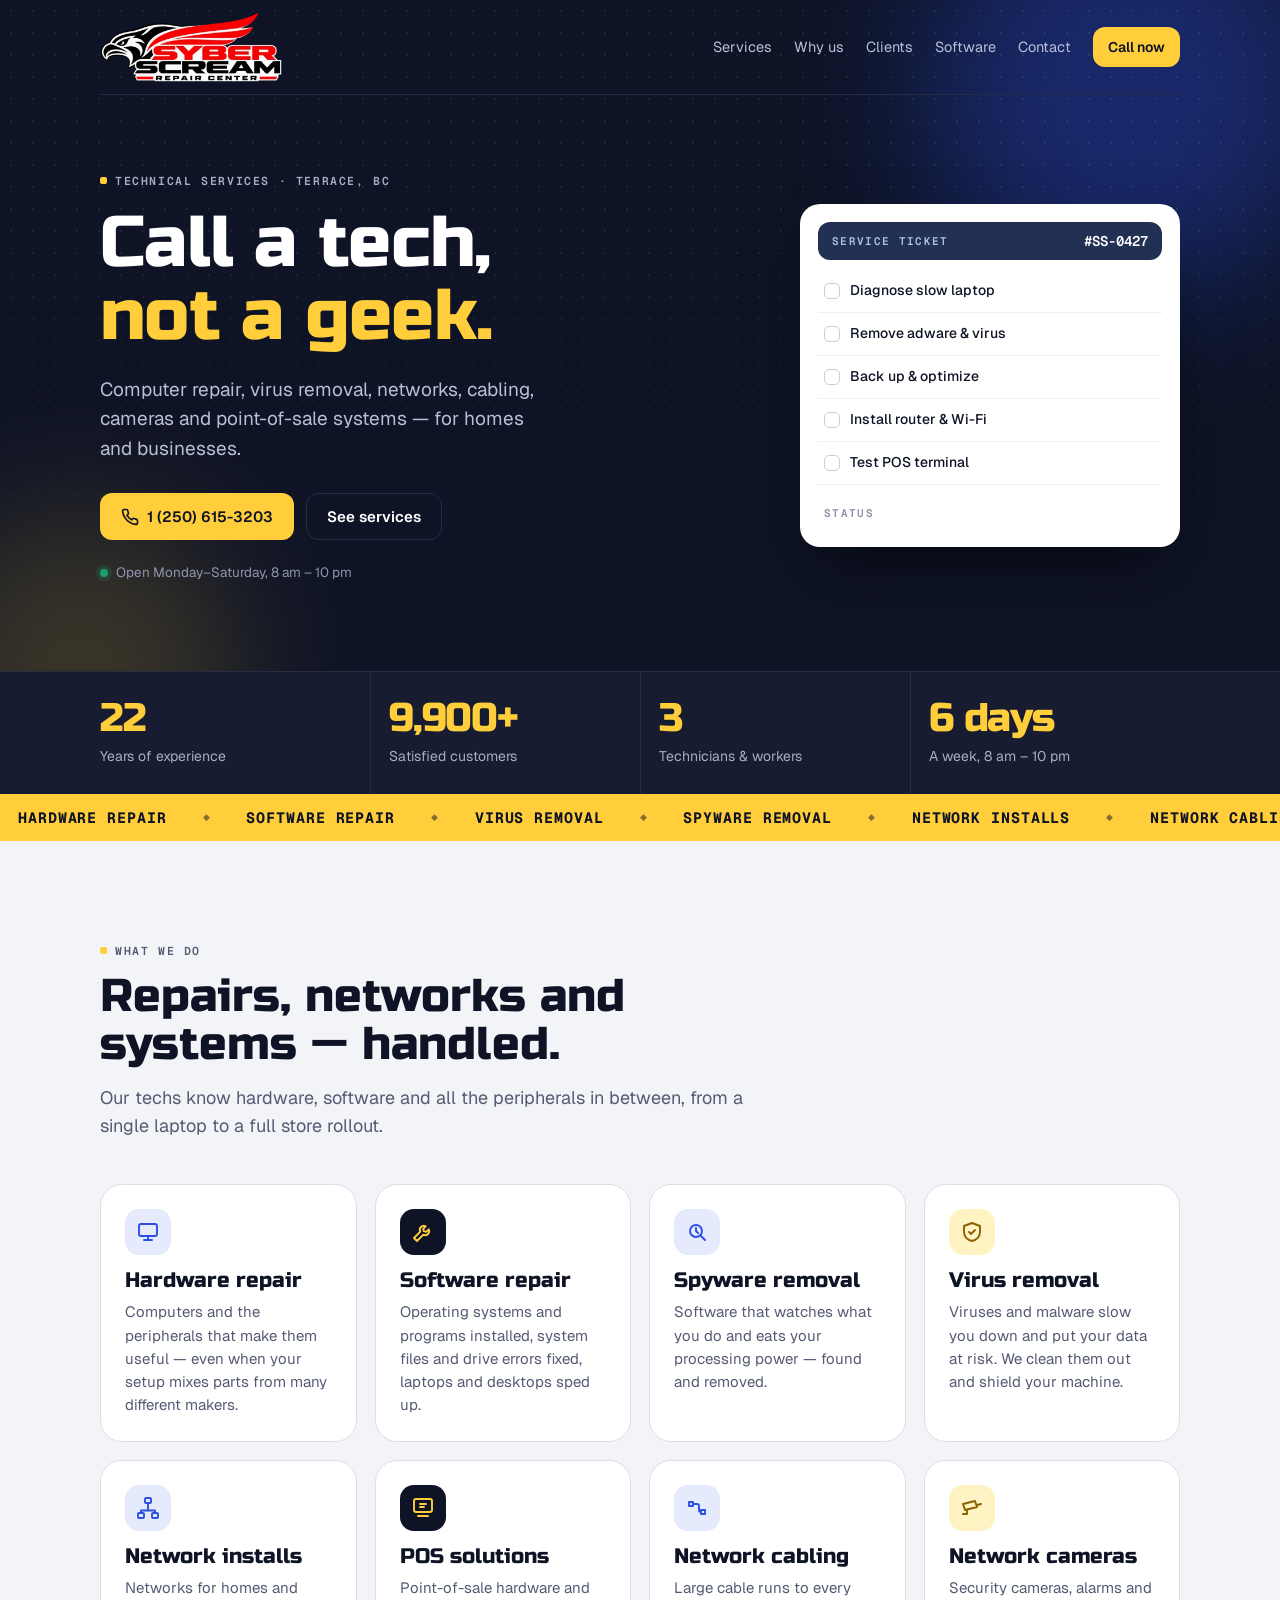
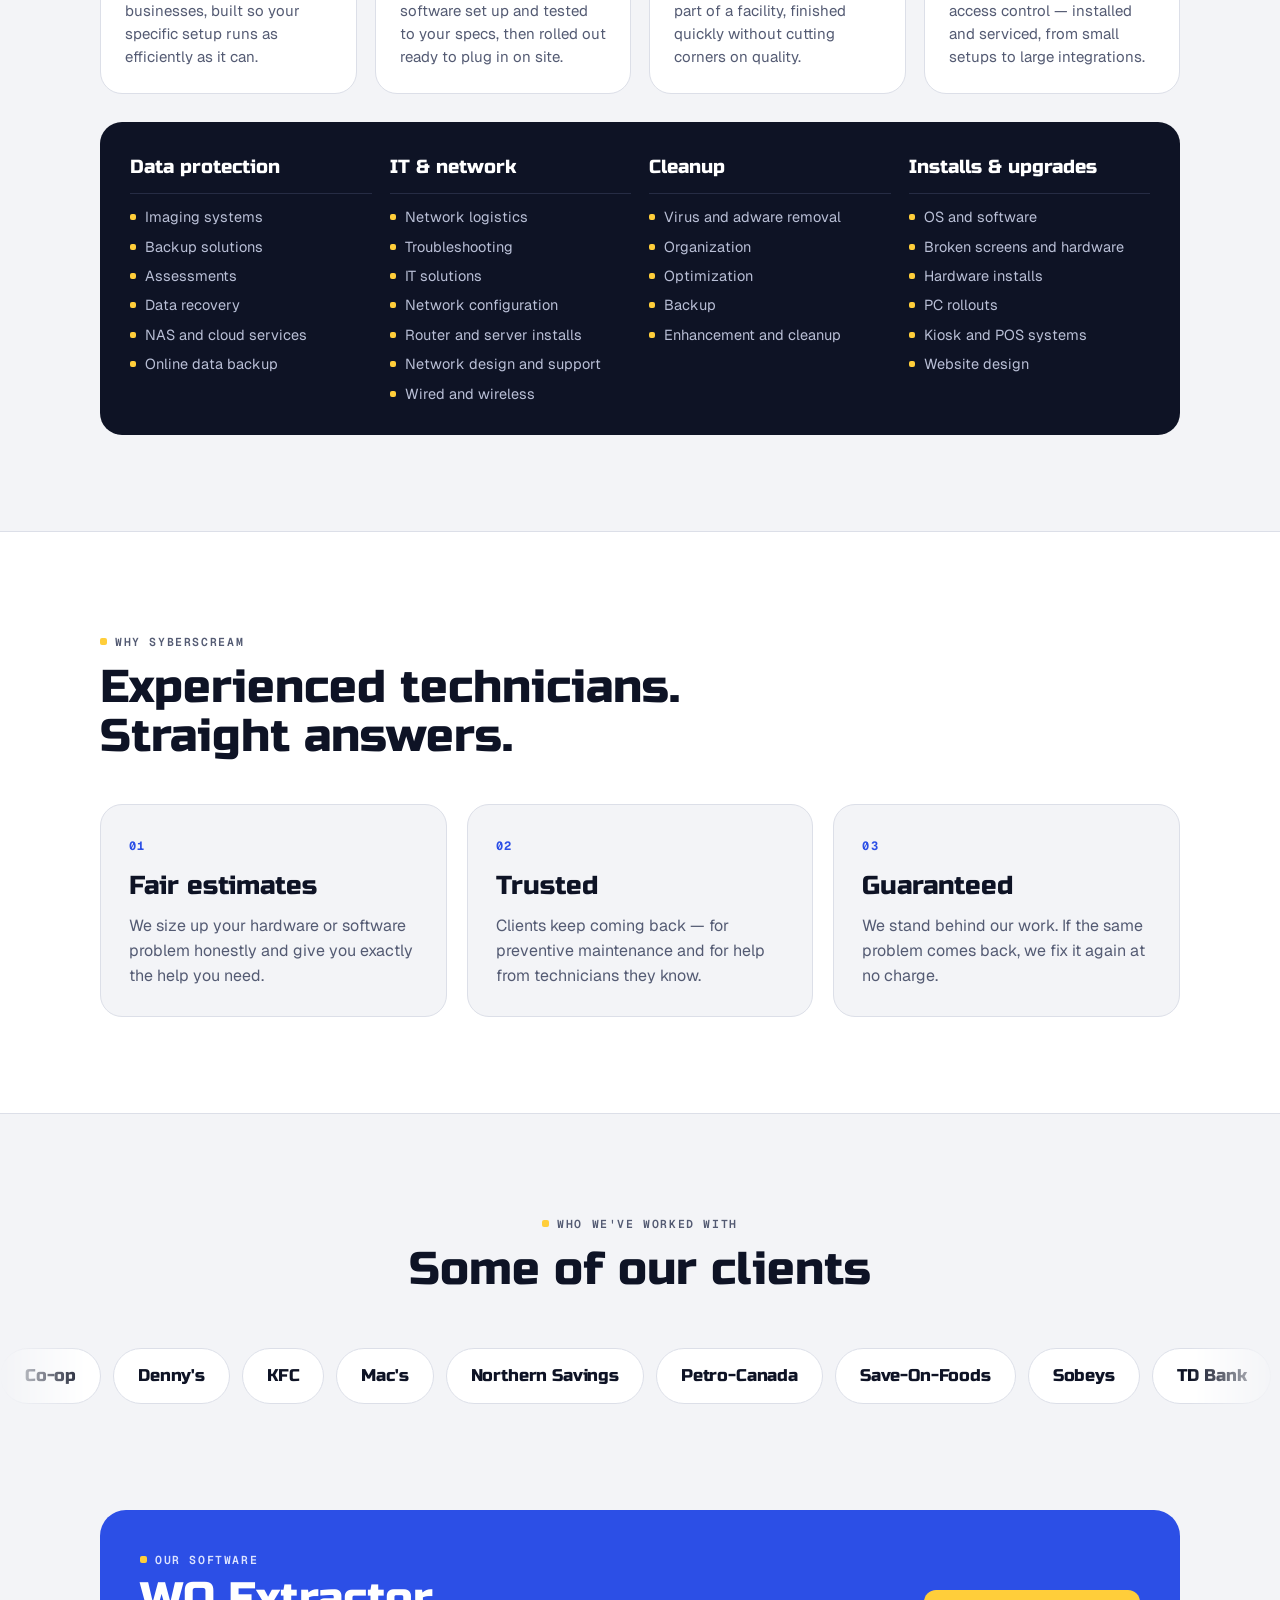
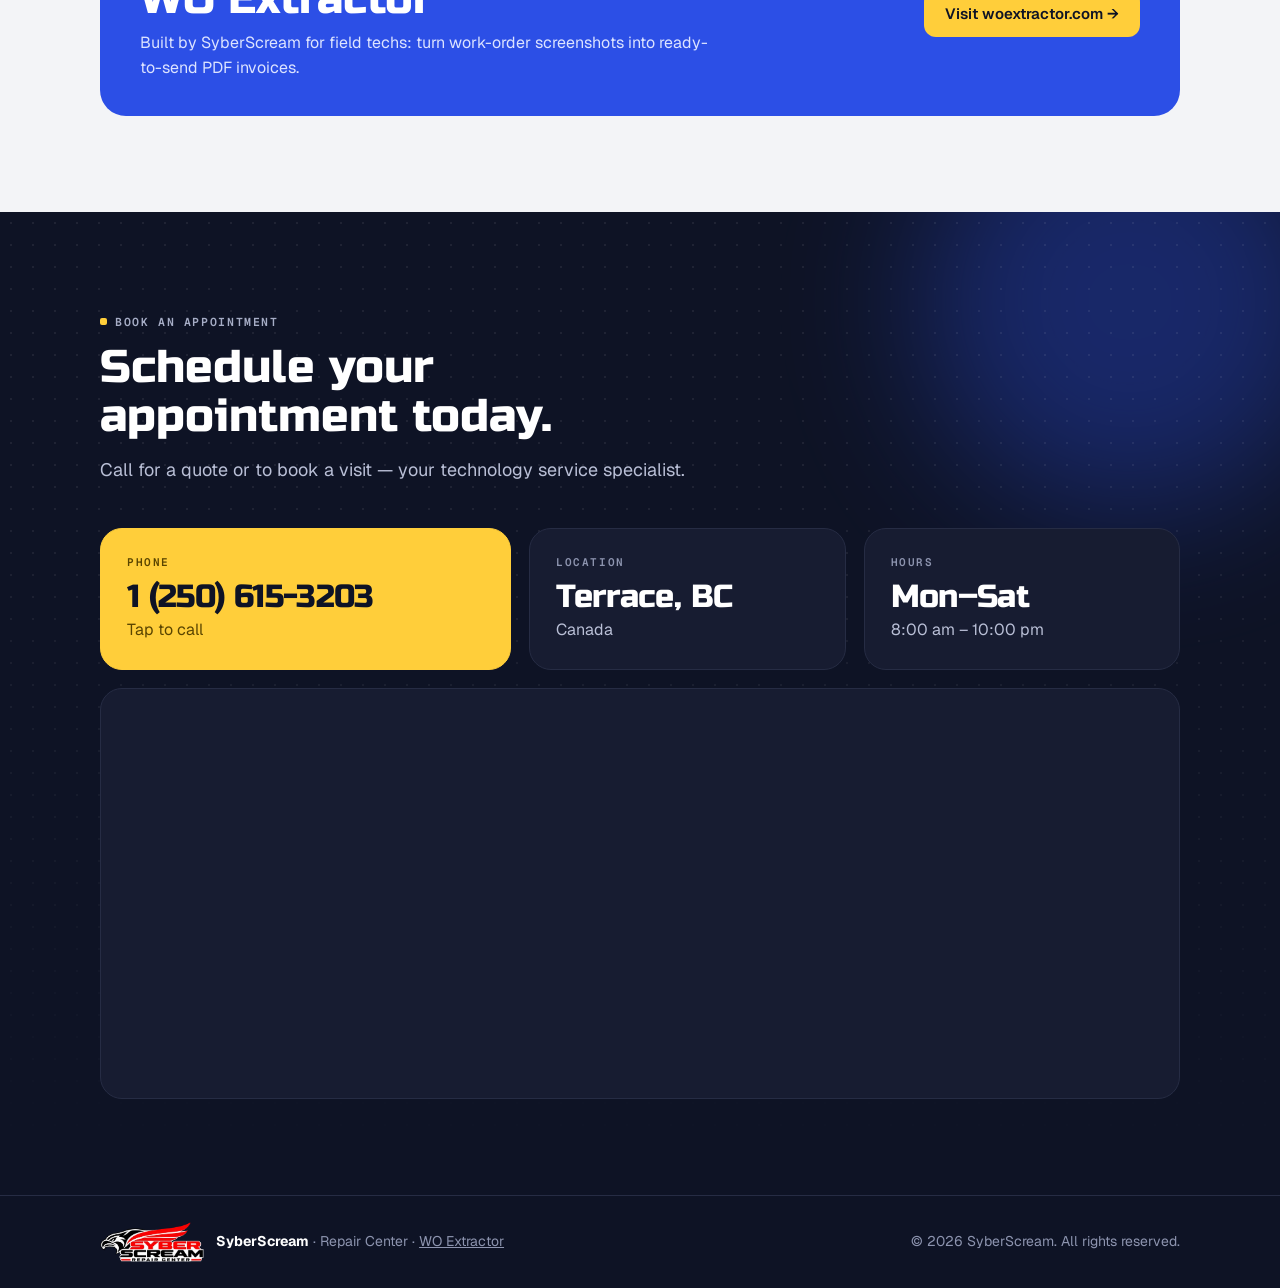
==== commit cf72e884: "Load Russo One on the homepage and admin page Co-Authored-By: Claude Opus 5.5 <noreply@anthropic.com" ====
--- a/index.html
+++ b/index.html
@@ -16,7 +16,7 @@
 {"@context":"https://schema.org","@type":"LocalBusiness","name":"SyberScream","description":"Technical services: computer repair, virus removal, networks, cabling, cameras and POS systems.","url":"https://syberscream.com/","logo":"https://syberscream.com/img/logo.svg","telephone":"+1-250-615-3203","address":{"@type":"PostalAddress","addressLocality":"Terrace","addressRegion":"BC","addressCountry":"CA"},"openingHours":"Mo-Sa 08:00-22:00"}
 </script>
 <link rel="preconnect" href="https://fonts.googleapis.com"><link rel="preconnect" href="https://fonts.gstatic.com" crossorigin>
-<link rel="stylesheet" href="https://fonts.googleapis.com/css2?family=Bricolage+Grotesque:opsz,wght@12..96,600;12..96,700;12..96,800&family=Geist:wght@400;500;600;700&family=Geist+Mono:wght@500;600&display=swap">
+<link rel="stylesheet" href="https://fonts.googleapis.com/css2?family=Russo+One&family=Geist:wght@400;500;600;700&family=Geist+Mono:wght@500;600&display=swap">
 <link rel="stylesheet" href="css/site.css">
 </head>
 <body>
--- a/css/site.css
+++ b/css/site.css
@@ -3,7 +3,7 @@
   --navy:#0E1325; --navy-2:#171C31; --navy-line:#262C44; --paper:#F3F4F7;
   --ink:#0E1325; --sub:#545B73; --faint:#8A90A6; --line:#DCDFE8;
   --blue:#2C4FE6; --blue-2:#6A86FF; --blue-soft:#E6EAFD; --yellow:#FFCE3A; --mint:#1F9E6E;
-  --display:"Bricolage Grotesque","Geist",ui-sans-serif,system-ui,sans-serif;
+  --display:"Russo One","Geist",ui-sans-serif,system-ui,sans-serif;
   --body:"Geist",ui-sans-serif,system-ui,-apple-system,"Segoe UI",sans-serif;
   --mono:"Geist Mono",ui-monospace,"SF Mono",Menlo,monospace;
   --ease:cubic-bezier(.2,.8,.2,1);
@@ -14,7 +14,9 @@
 body{margin:0;background:var(--paper);color:var(--ink);font:16px/1.55 var(--body);-webkit-font-smoothing:antialiased;overflow-x:hidden}
 a{color:inherit}
 .in{max-width:1120px;margin:0 auto;padding-inline:20px;position:relative}
-h1,h2,h3,h4{font-family:var(--display);letter-spacing:-.03em;text-wrap:balance;margin:0}
+h1,h2,h3,h4{font-family:var(--display);font-weight:800;letter-spacing:0;text-wrap:balance;margin:0}
+/* Russo One has one weight; headings ask for 800 so a fallback font stays bold, and the browser must not fake-bolden Russo */
+body{font-synthesis-weight:none}
 .eyebrow{font:600 11.5px var(--mono);letter-spacing:.14em;text-transform:uppercase;display:inline-flex;align-items:center;gap:8px}
 .eyebrow::before{content:"";width:7px;height:7px;border-radius:2px;background:var(--yellow)}
 .btn{display:inline-flex;align-items:center;gap:8px;font:600 15px var(--body);text-decoration:none;border-radius:12px;padding:13px 20px;border:1.5px solid transparent;transition:background .15s,border-color .15s,transform .15s;white-space:nowrap}
@@ -45,7 +47,7 @@
 
 .hero{display:grid;grid-template-columns:1.1fr .9fr;gap:48px;align-items:center;padding-block:72px 88px}
 .hero .eyebrow{color:#A6ADC6;margin-bottom:18px}
-.hero h1{font-size:clamp(44px,6.6vw,80px);line-height:.96;font-weight:800;letter-spacing:-.045em}
+.hero h1{font-size:clamp(40px,6vw,72px);line-height:1.02;font-weight:800;letter-spacing:-.01em}
 .hero h1 em{font-style:normal;color:var(--yellow);display:inline-block}
 .hero .lede{color:#B9BFD6;font-size:19px;max-width:34ch;margin:22px 0 30px}
 .hero .ctas{display:flex;flex-wrap:wrap;gap:12px}
@@ -103,7 +105,7 @@
 section.tight{padding-block:0 96px}
 .head{max-width:660px;margin-bottom:44px}
 .head .eyebrow{color:var(--sub);margin-bottom:14px}
-.head h2{font-size:clamp(34px,4.6vw,52px);line-height:1;font-weight:800}
+.head h2{font-size:clamp(30px,4.2vw,46px);line-height:1.05;font-weight:800}
 .head .sub{color:var(--sub);font-size:18px;margin:16px 0 0}
 .center{text-align:center;margin-inline:auto}
 
